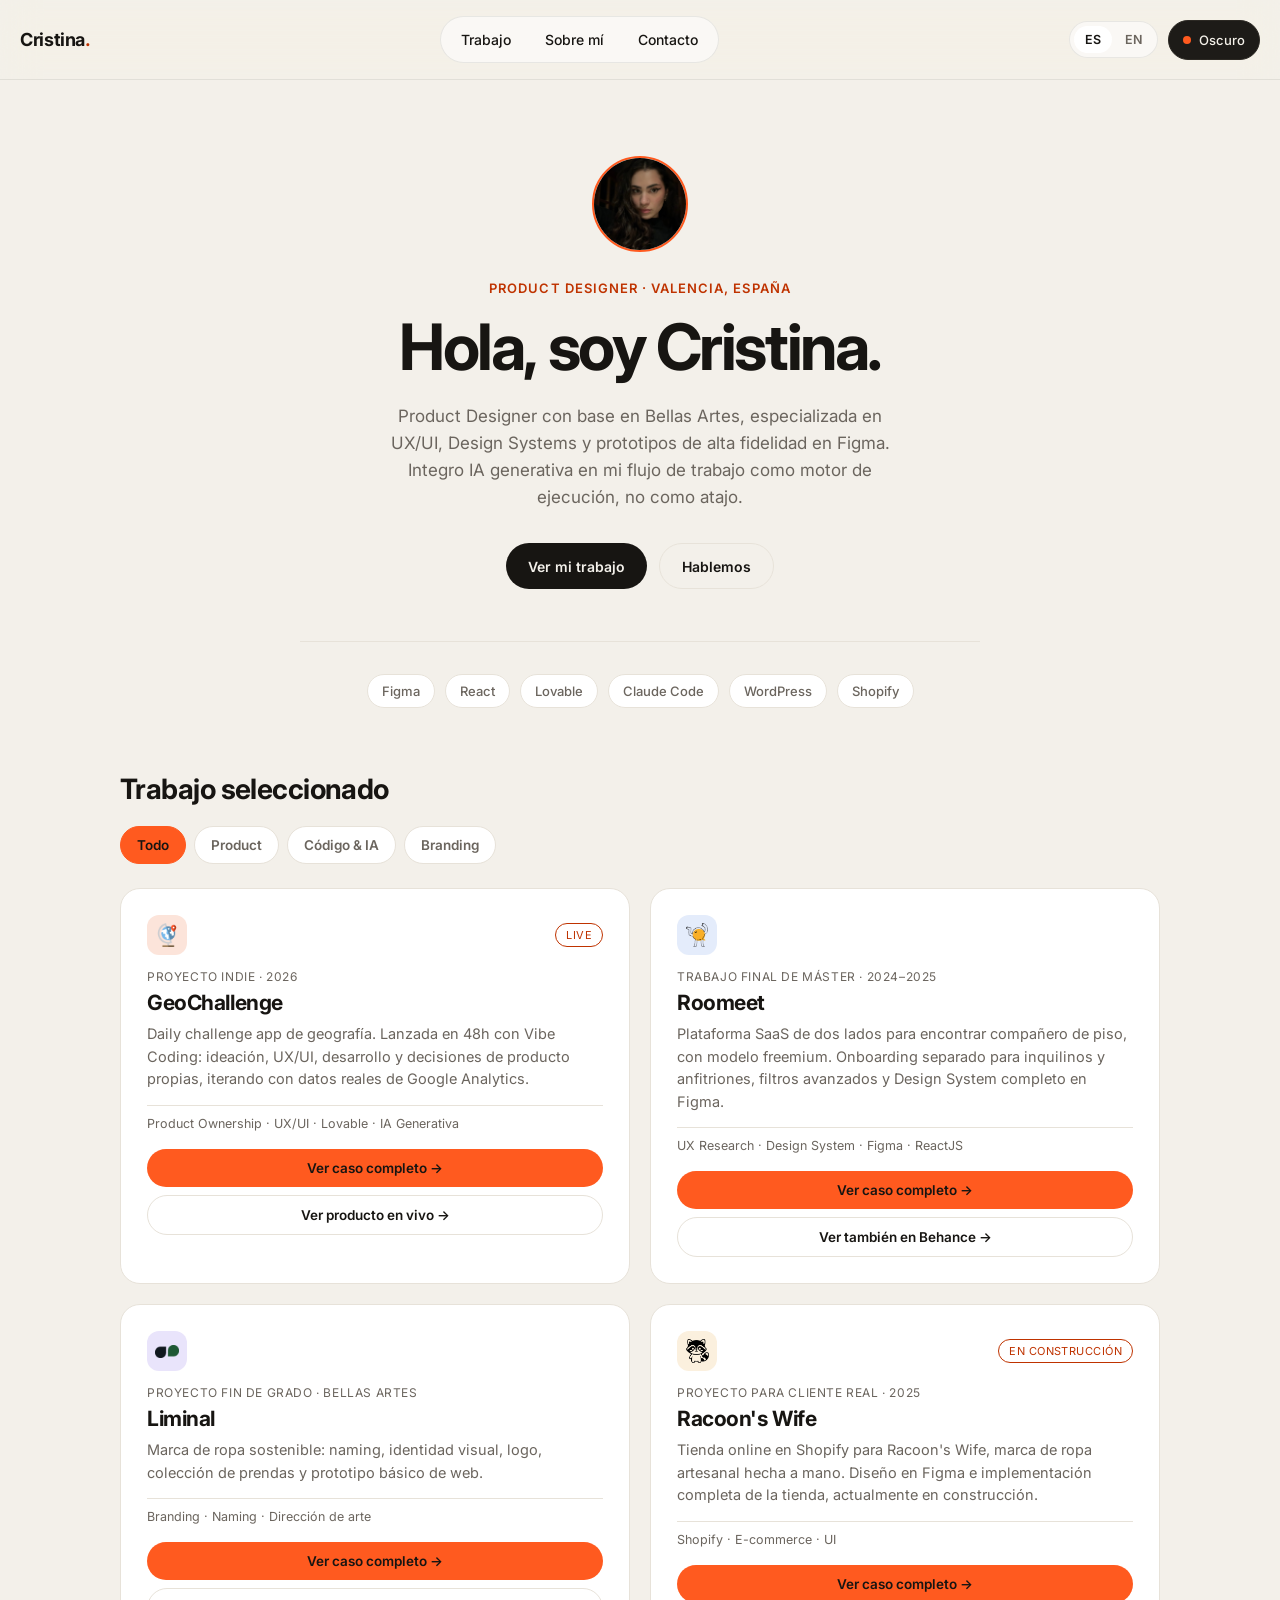
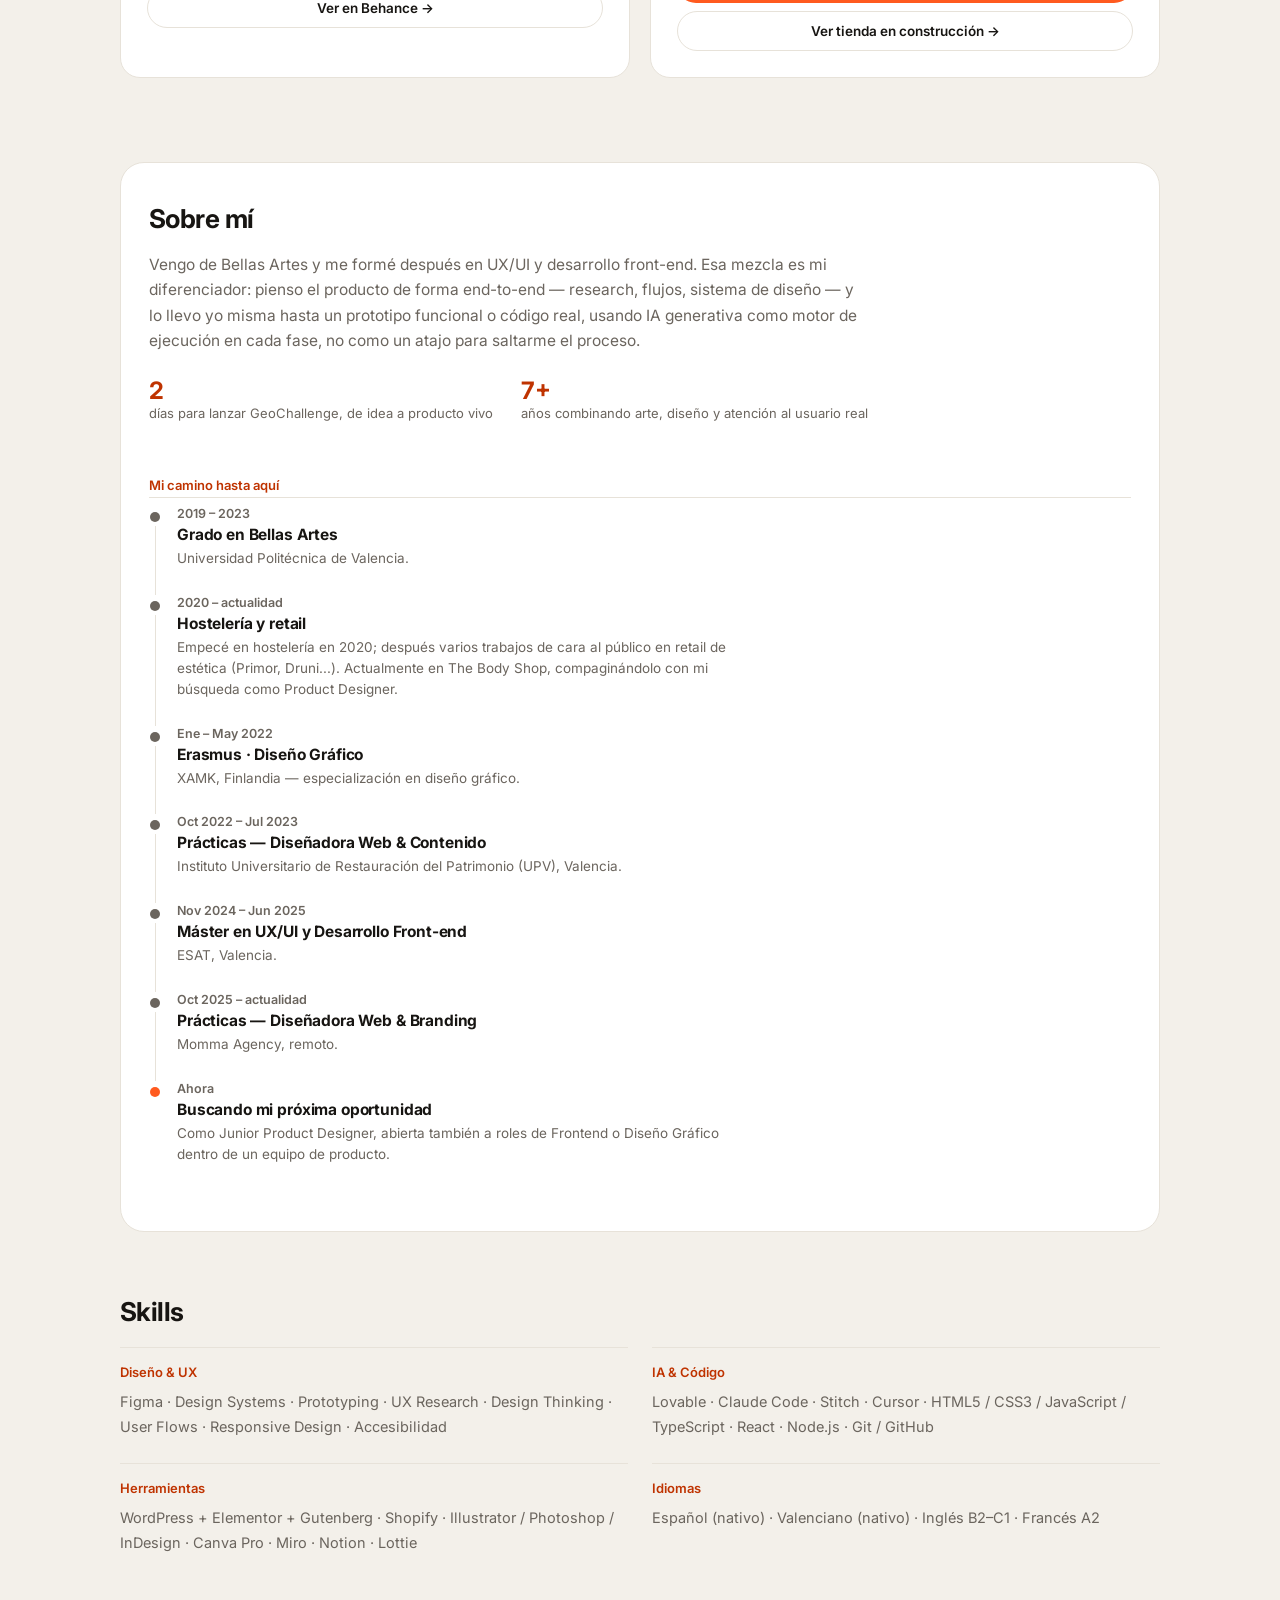
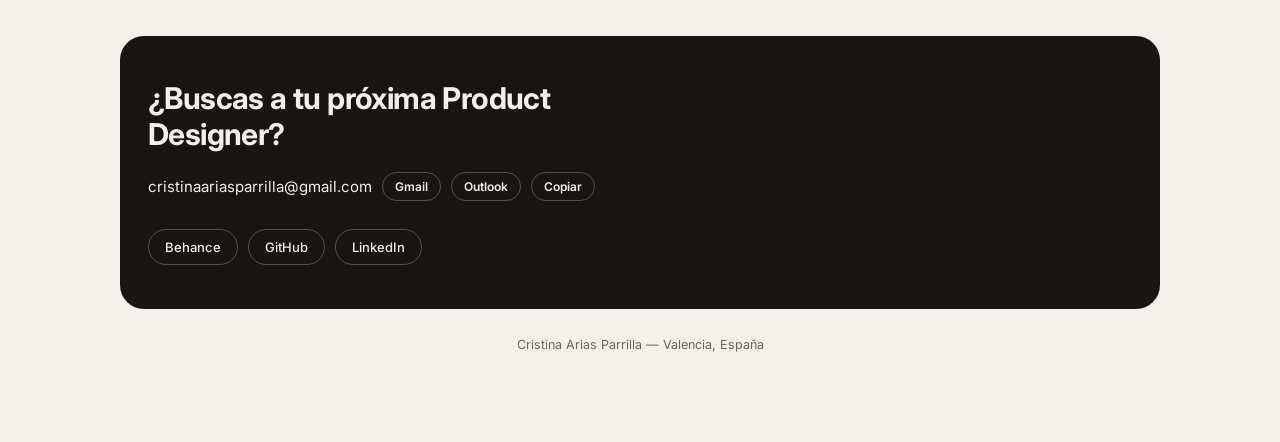
==== index.html @ 91e1818a "Add site favicon in the corporate orange accent color The icon Cristina provided was already exactly" ====
<!doctype html>
<html lang="es" data-theme="light">
<head>
<meta charset="utf-8">
<meta name="viewport" content="width=device-width, initial-scale=1">
<title>Cristina Arias — Product Designer</title>
<meta name="description" content="Portfolio de Cristina Arias Parrilla, Product Designer en Valencia.">
<link rel="icon" type="image/png" href="assets/favicon.png">
<link rel="preconnect" href="https://fonts.googleapis.com">
<link href="https://fonts.googleapis.com/css2?family=Inter:wght@400;500;600;700;800&display=swap" rel="stylesheet">
<link rel="stylesheet" href="css/style.css">
</head>
<body>

<a class="skip-link" href="#top" data-i18n="common.skipLink">Saltar al contenido principal</a>
<nav class="nav">
  <a href="#top" class="logo">Cristina<span>.</span></a>
  <div class="nav-pill" id="navPill">
    <a href="#work" data-i18n="common.nav.work">Trabajo</a>
    <a href="#sobremi" data-i18n="common.nav.about">Sobre mí</a>
    <a href="#contacto" data-i18n="common.nav.contact">Contacto</a>
  </div>
  <div class="nav-actions">
    <div class="lang-switch" role="group" aria-label="Idioma / Language">
      <button class="lang-btn active" data-lang="es">ES</button>
      <button class="lang-btn" data-lang="en">EN</button>
    </div>
    <button class="theme-toggle" id="themeToggle" aria-label="Cambiar tema">
      <span class="theme-dot"></span>
      <span class="theme-label" id="themeLabel">Oscuro</span>
    </button>
    <button class="nav-toggle" id="navToggle" aria-label="Abrir menú" aria-expanded="false">
      <span></span><span></span><span></span>
    </button>
  </div>
</nav>

<header id="top" class="hero" tabindex="-1">
  <div class="avatar-wrap" id="avatarWrap">
    <img class="avatar" src="assets/avatar.jpg" alt="Foto de Cristina Arias">
  </div>
  <div class="eyebrow" data-i18n="home.hero.eyebrow">Product Designer · Valencia, España</div>
  <h1 class="hero-title" id="heroTitle" data-i18n-stagger="home.hero.title">Hola, soy Cristina.</h1>
  <p class="lead" data-i18n="home.hero.lead">Product Designer con base en Bellas Artes, especializada en UX/UI, Design Systems y prototipos de alta fidelidad en Figma. Integro IA generativa en mi flujo de trabajo como motor de ejecución, no como atajo.</p>
  <div class="hero-ctas">
    <a href="#work" class="btn btn-primary" data-i18n="home.hero.cta1">Ver mi trabajo</a>
    <a href="#contacto" class="btn btn-secondary" data-i18n="home.hero.cta2">Hablemos</a>
  </div>
  <div class="tools">
    <span class="chip">Figma</span>
    <span class="chip">React</span>
    <span class="chip">Lovable</span>
    <span class="chip">Claude Code</span>
    <span class="chip">WordPress</span>
    <span class="chip">Shopify</span>
  </div>
</header>

<section id="work" class="container section">
  <h2 class="section-title" data-i18n="home.workTitle">Trabajo seleccionado</h2>

  <div class="filters">
    <button class="filter-btn active" data-filter="all" aria-pressed="true" data-i18n="home.filters.all">Todo</button>
    <button class="filter-btn" data-filter="product" aria-pressed="false" data-i18n="home.filters.product">Product</button>
    <button class="filter-btn" data-filter="code" aria-pressed="false" data-i18n="home.filters.code">Código &amp; IA</button>
    <button class="filter-btn" data-filter="branding" aria-pressed="false" data-i18n="home.filters.branding">Branding</button>
  </div>

  <div class="cards" id="cardsGrid">
    <article class="card" data-cat="product code">
      <div class="card-top">
        <span class="mark" style="background:#FCE4DA;"><img src="assets/icons/geo-icon.png" alt=""></span>
        <span class="badge" data-i18n="common.statusLive">Live</span>
      </div>
      <div>
        <div class="eyebrow-small" data-i18n="home.cards.geo.eyebrow">Proyecto indie · 2026</div>
        <h3>GeoChallenge</h3>
        <p class="desc" data-i18n="home.cards.geo.desc">Daily challenge app de geografía. Lanzada en 48h con Vibe Coding: ideación, UX/UI, desarrollo y decisiones de producto propias, iterando con datos reales de Google Analytics.</p>
      </div>
      <div class="tags" data-i18n="home.cards.geo.tags">Product Ownership · UX/UI · Lovable · IA Generativa</div>
      <div class="card-links">
        <a class="link" href="proyectos/geochallenge.html" data-i18n="home.cards.geo.link1">Ver caso completo →</a>
        <a class="link" href="https://geochallengedaily.lovable.app" target="_blank" rel="noopener" data-i18n="home.cards.geo.link2">Ver producto en vivo →</a>
      </div>
    </article>

    <article class="card" data-cat="product">
      <div class="card-top">
        <span class="mark" style="background:#E4ECFB;"><img src="assets/icons/roomeet-icon.png" alt=""></span>
        <span></span>
      </div>
      <div>
        <div class="eyebrow-small" data-i18n="home.cards.roomeet.eyebrow">Trabajo final de máster · 2024–2025</div>
        <h3>Roomeet</h3>
        <p class="desc" data-i18n="home.cards.roomeet.desc">Plataforma SaaS de dos lados para encontrar compañero de piso, con modelo freemium. Onboarding separado para inquilinos y anfitriones, filtros avanzados y Design System completo en Figma.</p>
      </div>
      <div class="tags" data-i18n="home.cards.roomeet.tags">UX Research · Design System · Figma · ReactJS</div>
      <div class="card-links">
        <a class="link" href="proyectos/roomeet.html" data-i18n="home.cards.roomeet.link1">Ver caso completo →</a>
        <a class="link" href="https://behance.net/gallery/231345231/Roomeet" target="_blank" rel="noopener" data-i18n="home.cards.roomeet.link2">Ver también en Behance →</a>
      </div>
    </article>

    <article class="card" data-cat="branding">
      <div class="card-top">
        <span class="mark" style="background:#E9E4FB;"><img src="assets/icons/liminal-icon.webp" alt=""></span>
        <span></span>
      </div>
      <div>
        <div class="eyebrow-small" data-i18n="home.cards.liminal.eyebrow">Proyecto fin de grado · Bellas Artes</div>
        <h3>Liminal</h3>
        <p class="desc" data-i18n="home.cards.liminal.desc">Marca de ropa sostenible: naming, identidad visual, logo, colección de prendas y prototipo básico de web.</p>
      </div>
      <div class="tags" data-i18n="home.cards.liminal.tags">Branding · Naming · Dirección de arte</div>
      <div class="card-links">
        <a class="link" href="proyectos/liminal.html" data-i18n="home.cards.liminal.link1">Ver caso completo →</a>
        <a class="link" href="https://www.behance.net/gallery/180922547/Liminal-Identidad-visual-y-resultados" target="_blank" rel="noopener" data-i18n="home.cards.liminal.link2">Ver en Behance →</a>
      </div>
    </article>

    <article class="card" data-cat="code">
      <div class="card-top">
        <span class="mark" style="background:#FBF0DE;"><img src="assets/icons/belen-icon.png" alt=""></span>
        <span class="badge" data-i18n="common.statusBuilding">En construcción</span>
      </div>
      <div>
        <div class="eyebrow-small" data-i18n="home.cards.belen.eyebrow">Proyecto para cliente real · 2025</div>
        <h3>Racoon's Wife</h3>
        <p class="desc" data-i18n="home.cards.belen.desc">Tienda online en Shopify para Racoon's Wife, marca de ropa artesanal hecha a mano. Diseño en Figma e implementación completa de la tienda, actualmente en construcción.</p>
      </div>
      <div class="tags" data-i18n="home.cards.belen.tags">Shopify · E-commerce · UI</div>
      <div class="card-links">
        <a class="link" href="proyectos/belen.html" data-i18n="home.cards.belen.link1">Ver caso completo →</a>
        <a class="link" href="https://racoon-s-wife.myshopify.com/" target="_blank" rel="noopener" data-i18n="home.cards.belen.link2">Ver tienda en construcción →</a>
      </div>
    </article>
  </div>
</section>

<section id="sobremi" class="container" style="padding: 64px 20px 40px;">
  <div class="about-box">
    <div style="display:flex; flex-direction:column; gap:18px;">
      <h2 style="font-size:26px;" data-i18n="home.about.title">Sobre mí</h2>
      <p data-i18n="home.about.p">Vengo de Bellas Artes y me formé después en UX/UI y desarrollo front-end. Esa mezcla es mi diferenciador: pienso el producto de forma end-to-end — research, flujos, sistema de diseño — y lo llevo yo misma hasta un prototipo funcional o código real, usando IA generativa como motor de ejecución en cada fase, no como un atajo para saltarme el proceso.</p>
      <div class="stats">
        <div>
          <div class="stat-num">2</div>
          <div class="stat-label" data-i18n="home.about.stat1Label">días para lanzar GeoChallenge, de idea a producto vivo</div>
        </div>
        <div>
          <div class="stat-num">7+</div>
          <div class="stat-label" data-i18n="home.about.stat2Label">años combinando arte, diseño y atención al usuario real</div>
        </div>
      </div>
    </div>

    <div>
      <div class="timeline-title" data-i18n="home.about.timelineTitle">Mi camino hasta aquí</div>
      <div class="timeline">
        <div class="tl-item">
          <div class="tl-marker"><span class="tl-dot"></span><span class="tl-line"></span></div>
          <div class="tl-content">
            <div class="tl-period" data-i18n="home.about.timeline.0.period">2019 – 2023</div>
            <div class="tl-heading" data-i18n="home.about.timeline.0.heading">Grado en Bellas Artes</div>
            <div class="tl-desc" data-i18n="home.about.timeline.0.desc">Universidad Politécnica de Valencia.</div>
          </div>
        </div>
        <div class="tl-item">
          <div class="tl-marker"><span class="tl-dot"></span><span class="tl-line"></span></div>
          <div class="tl-content">
            <div class="tl-period" data-i18n="home.about.timeline.1.period">2020 – actualidad</div>
            <div class="tl-heading" data-i18n="home.about.timeline.1.heading">Hostelería y retail</div>
            <div class="tl-desc" data-i18n="home.about.timeline.1.desc">Empecé en hostelería en 2020; después varios trabajos de cara al público en retail de estética (Primor, Druni...). Actualmente en The Body Shop, compaginándolo con mi búsqueda como Product Designer.</div>
          </div>
        </div>
        <div class="tl-item">
          <div class="tl-marker"><span class="tl-dot"></span><span class="tl-line"></span></div>
          <div class="tl-content">
            <div class="tl-period" data-i18n="home.about.timeline.2.period">Ene – May 2022</div>
            <div class="tl-heading" data-i18n="home.about.timeline.2.heading">Erasmus · Diseño Gráfico</div>
            <div class="tl-desc" data-i18n="home.about.timeline.2.desc">XAMK, Finlandia — especialización en diseño gráfico.</div>
          </div>
        </div>
        <div class="tl-item">
          <div class="tl-marker"><span class="tl-dot"></span><span class="tl-line"></span></div>
          <div class="tl-content">
            <div class="tl-period" data-i18n="home.about.timeline.3.period">Oct 2022 – Jul 2023</div>
            <div class="tl-heading" data-i18n="home.about.timeline.3.heading">Prácticas — Diseñadora Web &amp; Contenido</div>
            <div class="tl-desc" data-i18n="home.about.timeline.3.desc">Instituto Universitario de Restauración del Patrimonio (UPV), Valencia.</div>
          </div>
        </div>
        <div class="tl-item">
          <div class="tl-marker"><span class="tl-dot"></span><span class="tl-line"></span></div>
          <div class="tl-content">
            <div class="tl-period" data-i18n="home.about.timeline.4.period">Nov 2024 – Jun 2025</div>
            <div class="tl-heading" data-i18n="home.about.timeline.4.heading">Máster en UX/UI y Desarrollo Front-end</div>
            <div class="tl-desc" data-i18n="home.about.timeline.4.desc">ESAT, Valencia.</div>
          </div>
        </div>
        <div class="tl-item">
          <div class="tl-marker"><span class="tl-dot"></span><span class="tl-line"></span></div>
          <div class="tl-content">
            <div class="tl-period" data-i18n="home.about.timeline.5.period">Oct 2025 – actualidad</div>
            <div class="tl-heading" data-i18n="home.about.timeline.5.heading">Prácticas — Diseñadora Web &amp; Branding</div>
            <div class="tl-desc" data-i18n="home.about.timeline.5.desc">Momma Agency, remoto.</div>
          </div>
        </div>
        <div class="tl-item">
          <div class="tl-marker"><span class="tl-dot"></span><span class="tl-line"></span></div>
          <div class="tl-content">
            <div class="tl-period" data-i18n="home.about.timeline.6.period">Ahora</div>
            <div class="tl-heading" data-i18n="home.about.timeline.6.heading">Buscando mi próxima oportunidad</div>
            <div class="tl-desc" data-i18n="home.about.timeline.6.desc">Como Junior Product Designer, abierta también a roles de Frontend o Diseño Gráfico dentro de un equipo de producto.</div>
          </div>
        </div>
      </div>
    </div>
  </div>
</section>

<section class="container" style="padding: 24px 20px 40px;">
  <h2 class="section-title" style="font-size:26px;">Skills</h2>
  <div class="skills">
    <div class="skill-group">
      <div class="skill-title" data-i18n="home.skills.groups.design.title">Diseño &amp; UX</div>
      <div class="skill-items" data-i18n="home.skills.groups.design.items">Figma · Design Systems · Prototyping · UX Research · Design Thinking · User Flows · Responsive Design · Accesibilidad</div>
    </div>
    <div class="skill-group">
      <div class="skill-title" data-i18n="home.skills.groups.code.title">IA &amp; Código</div>
      <div class="skill-items" data-i18n="home.skills.groups.code.items">Lovable · Claude Code · Stitch · Cursor · HTML5 / CSS3 / JavaScript / TypeScript · React · Node.js · Git / GitHub</div>
    </div>
    <div class="skill-group">
      <div class="skill-title" data-i18n="home.skills.groups.tools.title">Herramientas</div>
      <div class="skill-items" data-i18n="home.skills.groups.tools.items">WordPress + Elementor + Gutenberg · Shopify · Illustrator / Photoshop / InDesign · Canva Pro · Miro · Notion · Lottie</div>
    </div>
    <div class="skill-group">
      <div class="skill-title" data-i18n="home.skills.groups.langs.title">Idiomas</div>
      <div class="skill-items" data-i18n="home.skills.groups.langs.items">Español (nativo) · Valenciano (nativo) · Inglés B2–C1 · Francés A2</div>
    </div>
  </div>
</section>

<section id="contacto" class="container" style="padding: 40px 20px 0;">
  <div class="contact-box">
    <h2 data-i18n="home.contact.title">¿Buscas a tu próxima Product Designer?</h2>
    <div class="contact-links">
      <a href="mailto:cristinaariasparrilla@gmail.com">cristinaariasparrilla@gmail.com</a>
      <a class="pill-btn" href="https://mail.google.com/mail/?view=cm&fs=1&to=cristinaariasparrilla@gmail.com" target="_blank" rel="noopener">Gmail</a>
      <a class="pill-btn" href="https://outlook.live.com/mail/0/deeplink/compose?to=cristinaariasparrilla@gmail.com" target="_blank" rel="noopener">Outlook</a>
      <button type="button" class="pill-btn copy-email-btn" data-email="cristinaariasparrilla@gmail.com" data-i18n="home.contact.copy">Copiar</button>
    </div>
    <div class="social-links">
      <a href="https://behance.net/cristinariasparrilla" target="_blank" rel="noopener">Behance</a>
      <a href="https://github.com/CristinaAriasP" target="_blank" rel="noopener">GitHub</a>
      <a href="https://linkedin.com/in/cristina-arias-parrilla" target="_blank" rel="noopener">LinkedIn</a>
    </div>
  </div>
  <div class="footer-note" data-i18n="home.contact.footer">Cristina Arias Parrilla — Valencia, España</div>
</section>

<script src="js/i18n.js"></script>
<script src="js/main.js"></script>

</body>
</html>
---- css/style.css ----
:root {
  --bg: #F3F0EA;
  --surface: #FFFFFF;
  --text: #171512;
  --text-muted: #6B655E;
  --border: #E7E2D9;
  --accent: #FF5A1F;
  /* Darker than --accent: used for accent-colored TEXT on light backgrounds,
     where the raw accent orange falls below the WCAG AA 4.5:1 text contrast minimum. */
  --accent-text: #BF3300;
  /* Text color for content placed directly on an --accent background (buttons, active pills). */
  --on-accent: #171512;
  --nav-bg: rgba(243,240,234,0.55);
  --nav-border: rgba(23,21,18,0.08);
  --nav-pill-bg: rgba(255,255,255,0.55);
  --toggle-bg: #1D1B18;
  --toggle-text: #F4F1EA;
  --toggle-border: #2C2924;
}
[data-theme="dark"] {
  --bg: #141311;
  --surface: #1D1B18;
  --text: #F4F1EA;
  --text-muted: #A39C90;
  --border: #2C2924;
  /* Dark theme's page background is dark, so the raw accent orange already clears 4.5:1. */
  --accent-text: #FF5A1F;
  --nav-bg: rgba(20,19,17,0.55);
  --nav-border: rgba(244,241,234,0.10);
  --nav-pill-bg: rgba(244,241,234,0.06);
  --toggle-bg: #FFFFFF;
  --toggle-text: #171512;
  --toggle-border: #E7E2D9;
}

* { box-sizing: border-box; }
body {
  margin: 0;
  font-family: 'Inter', sans-serif;
  background: var(--bg);
  color: var(--text);
  transition: background 200ms ease, color 200ms ease;
}
a { text-decoration: none; color: inherit; }

/* SKIP LINK — hidden until keyboard-focused, lets keyboard/screen-reader users bypass the nav */
.skip-link {
  position: absolute; top: -100px; left: 12px; z-index: 100;
  background: var(--accent); color: var(--on-accent);
  padding: 10px 18px; border-radius: 8px; font-weight: 600; font-size: 14px;
  text-decoration: none; transition: top 150ms ease;
}
.skip-link:focus { top: 12px; }
h1, h2, h3 { font-weight: 700; letter-spacing: -0.02em; margin: 0; }
.container { max-width: 1080px; margin: 0 auto; padding: 0 20px; }

/* NAV */
.nav {
  position: sticky; top: 0; z-index: 20;
  display: flex; align-items: center; justify-content: space-between; gap: 12px;
  padding: 16px 20px;
  background: var(--nav-bg);
  -webkit-backdrop-filter: blur(18px) saturate(180%);
  backdrop-filter: blur(18px) saturate(180%);
  border-bottom: 1px solid var(--nav-border);
}
.logo { font-size: 18px; font-weight: 700; letter-spacing: -0.02em; flex-shrink: 0; }
.logo span { color: var(--accent-text); }
.nav-pill {
  display: flex; align-items: center; gap: 6px; flex-wrap: wrap;
  background: var(--nav-pill-bg); border: 1px solid var(--nav-border);
  border-radius: 999px; padding: 6px;
}
.nav-pill a { padding: 8px 14px; border-radius: 999px; font-size: 14px; font-weight: 500; transition: opacity 150ms; }
.nav-pill a:hover { opacity: 0.65; }
.nav-actions { display: flex; align-items: center; gap: 10px; flex-shrink: 0; }
.theme-toggle {
  display: flex; align-items: center; gap: 8px; height: 40px; padding: 0 14px;
  border-radius: 999px; border: 1px solid var(--toggle-border); background: var(--toggle-bg);
  color: var(--toggle-text); font-family: 'Inter', sans-serif; font-size: 13px; font-weight: 500; cursor: pointer;
  flex-shrink: 0; transition: background 200ms ease, color 200ms ease, border-color 200ms ease;
}
.theme-dot { width: 8px; height: 8px; border-radius: 50%; background: var(--accent); display: inline-block; }

/* LANGUAGE SWITCH */
.lang-switch { display: flex; align-items: center; gap: 2px; background: var(--nav-pill-bg); border: 1px solid var(--nav-border); border-radius: 999px; padding: 4px; flex-shrink: 0; }
.lang-btn {
  border: none; background: transparent; cursor: pointer;
  font-family: 'Inter', sans-serif; font-size: 12.5px; font-weight: 600; color: var(--text-muted);
  padding: 6px 11px; border-radius: 999px; transition: background 150ms, color 150ms;
}
.lang-btn.active { background: var(--surface); color: var(--text); }

/* MOBILE NAV TOGGLE (hamburger) */
.nav-toggle {
  display: none; flex-direction: column; justify-content: center; align-items: center; gap: 4px;
  width: 40px; height: 40px; border-radius: 999px; border: 1px solid var(--border);
  background: var(--surface); cursor: pointer; padding: 0; flex-shrink: 0;
}
.nav-toggle span { display: block; width: 16px; height: 2px; background: var(--text); border-radius: 2px; transition: transform 150ms ease, opacity 150ms ease; }
.nav-toggle[aria-expanded="true"] span:nth-child(1) { transform: translateY(6px) rotate(45deg); }
.nav-toggle[aria-expanded="true"] span:nth-child(2) { opacity: 0; }
.nav-toggle[aria-expanded="true"] span:nth-child(3) { transform: translateY(-6px) rotate(-45deg); }

@media (max-width: 700px) {
  .nav { flex-wrap: wrap; row-gap: 10px; }
  .nav-pill {
    order: 3; width: 100%;
    flex-direction: column; align-items: stretch; gap: 4px;
    display: none;
    border-radius: 16px;
  }
  .nav-pill.open { display: flex; }
  .nav-pill a { text-align: center; padding: 12px 14px; }
  .nav-toggle { display: flex; }
  .theme-toggle .theme-label { display: none; }
  .theme-toggle { width: 40px; padding: 0; justify-content: center; }
}

/* HERO */
.hero { max-width: 720px; margin: 0 auto; padding: 76px 20px 40px; display: flex; flex-direction: column; align-items: center; text-align: center; }

.avatar-wrap { perspective: 700px; display: inline-block; margin-bottom: 28px; }
.avatar { width: 96px; height: 96px; border-radius: 50%; object-fit: cover; object-position: 50% 20%; border: 2px solid var(--accent); display: block; transition: transform 500ms cubic-bezier(0.22, 1, 0.36, 1); will-change: transform; }

.eyebrow { font-size: 13px; letter-spacing: 0.08em; text-transform: uppercase; color: var(--accent-text); font-weight: 600; margin-bottom: 18px; }
.hero h1 { font-weight: 700; letter-spacing: -0.04em; line-height: 1.04; font-size: clamp(38px, 7vw, 64px); margin-bottom: 22px; }

.hero p.lead { font-size: 17px; line-height: 1.6; color: var(--text-muted); max-width: 520px; margin: 0 0 32px; }
.hero-ctas { display: flex; gap: 12px; flex-wrap: wrap; justify-content: center; }

/* HERO ENTRANCE ANIMATION */
@keyframes hero-fade-up {
  from { opacity: 0; transform: translateY(14px); }
  to { opacity: 1; transform: translateY(0); }
}
@keyframes word-stagger-in {
  from { opacity: 0; transform: translateY(0.3em); }
  to { opacity: 1; transform: translateY(0); }
}
.avatar-wrap { animation: hero-fade-up 0.6s ease-out both; }
.hero .eyebrow { animation: hero-fade-up 0.6s ease-out both 0.1s; }
.hero-title .stagger-word { display: inline-block; opacity: 0; animation: word-stagger-in 0.5s cubic-bezier(0.22, 1, 0.36, 1) both; }
.hero p.lead { animation: hero-fade-up 0.6s ease-out both 0.3s; }
.hero-ctas { animation: hero-fade-up 0.6s ease-out both 0.4s; }
.hero .tools { animation: hero-fade-up 0.6s ease-out both 0.5s; }

/* CTA ATTENTION PULSE — invites the click right after the entrance settles */
@keyframes cta-pulse-ring {
  0% { box-shadow: 0 0 0 0 rgba(255, 90, 31, 0.45); }
  70% { box-shadow: 0 0 0 14px rgba(255, 90, 31, 0); }
  100% { box-shadow: 0 0 0 0 rgba(255, 90, 31, 0); }
}
.hero-ctas .btn-primary { animation: cta-pulse-ring 1.6s ease-out 1.1s 3; }

@media (prefers-reduced-motion: reduce) {
  .avatar { transition: none; }
  .avatar-wrap, .hero .eyebrow, .hero p.lead, .hero-ctas, .hero .tools, .hero-ctas .btn-primary {
    animation: none;
  }
  .hero-title .stagger-word { animation: none; opacity: 1; }
}
.btn { display: inline-flex; align-items: center; height: 46px; padding: 0 22px; border-radius: 999px; font-size: 14px; font-weight: 600; }
.btn-primary { background: var(--text); color: var(--bg); }
.btn-secondary { border: 1px solid var(--border); color: var(--text); }

.tools { margin-top: 52px; display: flex; gap: 10px; flex-wrap: wrap; justify-content: center; padding-top: 32px; border-top: 1px solid var(--border); width: 100%; }
.chip { font-size: 13px; font-weight: 500; padding: 8px 14px; border-radius: 999px; background: var(--surface); border: 1px solid var(--border); color: var(--text-muted); }

/* WORK */
.section { padding: 24px 20px 20px; }
.section-title { font-size: 28px; margin-bottom: 20px; }
.filters { display: flex; gap: 8px; flex-wrap: wrap; margin-bottom: 24px; }
.filter-btn {
  height: 38px; padding: 0 16px; border-radius: 999px; font-size: 13.5px; font-weight: 600; cursor: pointer;
  background: var(--surface); color: var(--text-muted); border: 1px solid var(--border);
  font-family: 'Inter', sans-serif;
}
.filter-btn.active { background: var(--accent); color: var(--on-accent); border-color: var(--accent); }
.filter-btn:hover { opacity: 0.85; }

.cards { display: grid; grid-template-columns: 1fr; gap: 20px; }
@media (min-width: 720px) { .cards { grid-template-columns: repeat(2, minmax(0,1fr)); } }

.card {
  background: var(--surface); border: 1px solid var(--border); border-radius: 20px; padding: 26px;
  display: flex; flex-direction: column; gap: 14px; transition: transform 160ms ease, border-color 160ms ease;
}
.card:hover { transform: translateY(-2px); }
.card.hidden { display: none; }
.card-top { display: flex; align-items: center; justify-content: space-between; gap: 10px; }
.mark { width: 40px; height: 40px; border-radius: 12px; display: flex; align-items: center; justify-content: center; font-weight: 700; font-size: 16px; flex-shrink: 0; }
.mark img { width: 24px; height: 24px; object-fit: contain; display: block; }
.badge { font-size: 11px; letter-spacing: 0.04em; text-transform: uppercase; color: var(--accent-text); border: 1px solid var(--accent-text); border-radius: 999px; padding: 4px 10px; }
.eyebrow-small { font-size: 12px; letter-spacing: 0.05em; text-transform: uppercase; color: var(--text-muted); margin-bottom: 6px; }
.card h3 { font-size: 21px; margin-bottom: 8px; }
.card p.desc { margin: 0; font-size: 14.5px; line-height: 1.55; color: var(--text-muted); }
.card .tags { font-size: 12.5px; color: var(--text-muted); padding-top: 10px; border-top: 1px solid var(--border); }
.card .card-links { display: flex; flex-direction: column; gap: 8px; padding-top: 4px; }
.card .link {
  display: flex; align-items: center; justify-content: center;
  font-size: 13.5px; font-weight: 600; text-decoration: none; text-align: center;
  padding: 11px 16px; border-radius: 999px;
  transition: transform 150ms ease, background 150ms ease, border-color 150ms ease, opacity 150ms ease, color 150ms ease;
}
.card .link:hover { transform: translateY(-1px); }
.card .link:nth-of-type(1) { background: var(--accent); color: var(--on-accent); }
.card .link:nth-of-type(1):hover { opacity: 0.88; }
.card .link:nth-of-type(2) { border: 1px solid var(--border); color: var(--text); }
.card .link:nth-of-type(2):hover { border-color: var(--accent-text); color: var(--accent-text); }

/* SOBRE MI */
.about-box { background: var(--surface); border: 1px solid var(--border); border-radius: 24px; padding: 40px 28px; display: flex; flex-direction: column; gap: 32px; }
.about-box p { font-size: 15.5px; line-height: 1.65; color: var(--text-muted); max-width: 720px; margin: 0; }
.stats { display: flex; gap: 28px; flex-wrap: wrap; padding-top: 4px; }
.stat-num { font-size: 24px; font-weight: 700; color: var(--accent-text); }
.stat-label { font-size: 13px; color: var(--text-muted); }
.timeline-title { font-size: 13px; font-weight: 600; color: var(--accent-text); margin: 24px 0 4px; }
.timeline { display: flex; flex-direction: column; padding-top: 8px; border-top: 1px solid var(--border); }
.tl-item { display: flex; gap: 16px; align-items: stretch; }
.tl-marker { display: flex; flex-direction: column; align-items: center; width: 12px; flex-shrink: 0; }
.tl-dot { width: 10px; height: 10px; border-radius: 50%; background: var(--text-muted); margin-top: 6px; flex-shrink: 0; }
.tl-item:last-child .tl-dot { background: var(--accent); }
.tl-line { flex: 1; width: 1px; background: var(--border); margin-top: 4px; }
.tl-item:last-child .tl-line { background: transparent; }
.tl-content { padding-bottom: 26px; flex: 1; }
.tl-period { font-size: 12.5px; font-weight: 600; color: var(--text-muted); margin-bottom: 4px; }
.tl-heading { font-weight: 700; letter-spacing: -0.01em; font-size: 15.5px; margin-bottom: 4px; }
.tl-desc { font-size: 13.5px; line-height: 1.55; color: var(--text-muted); max-width: 560px; }

/* SKILLS */
.skills { display: grid; grid-template-columns: 1fr; gap: 24px; }
@media (min-width: 720px) { .skills { grid-template-columns: repeat(2, minmax(0,1fr)); } }
.skill-group { border-top: 1px solid var(--border); padding-top: 16px; }
.skill-title { font-size: 13px; font-weight: 600; color: var(--accent-text); margin-bottom: 10px; }
.skill-items { font-size: 14.5px; line-height: 1.7; color: var(--text-muted); }

/* CONTACT */
.contact-box {
  background: var(--text); color: var(--bg); border-radius: 24px; padding: 44px 28px;
  display: flex; flex-direction: column; gap: 20px;
  /* This card inverts relative to the page (light theme = dark card, dark theme = light card),
     so its own accent/border tones are set locally instead of inheriting the page-level ones. */
  --accent-text: #FF5A1F;
  --contact-border: rgba(255,255,255,0.25);
  --contact-border-hover: rgba(255,255,255,0.08);
}
[data-theme="dark"] .contact-box {
  --accent-text: #BF3300;
  --contact-border: rgba(23,21,18,0.22);
  --contact-border-hover: rgba(23,21,18,0.08);
}
.contact-box h2 { font-size: 30px; max-width: 480px; line-height: 1.2; }
.contact-links { display: flex; align-items: center; gap: 10px; flex-wrap: wrap; font-size: 15px; }
.contact-links .pill-btn {
  font: inherit; font-size: 12px; font-weight: 600; cursor: pointer; text-decoration: none;
  background: transparent; color: inherit; border: 1px solid var(--contact-border);
  border-radius: 999px; padding: 6px 12px; transition: background 150ms ease, border-color 150ms ease, color 150ms ease;
}
.contact-links .pill-btn:hover { background: var(--contact-border-hover); }
.copy-email-btn.is-copied { border-color: var(--accent-text); color: var(--accent-text); }
.social-links { display: flex; gap: 10px; flex-wrap: wrap; padding-top: 8px; }
.social-links a { font-size: 13px; font-weight: 500; padding: 9px 16px; border-radius: 999px; border: 1px solid var(--contact-border); }
.footer-note { text-align: center; margin-top: 28px; font-size: 12.5px; color: var(--text-muted); padding-bottom: 90px; }
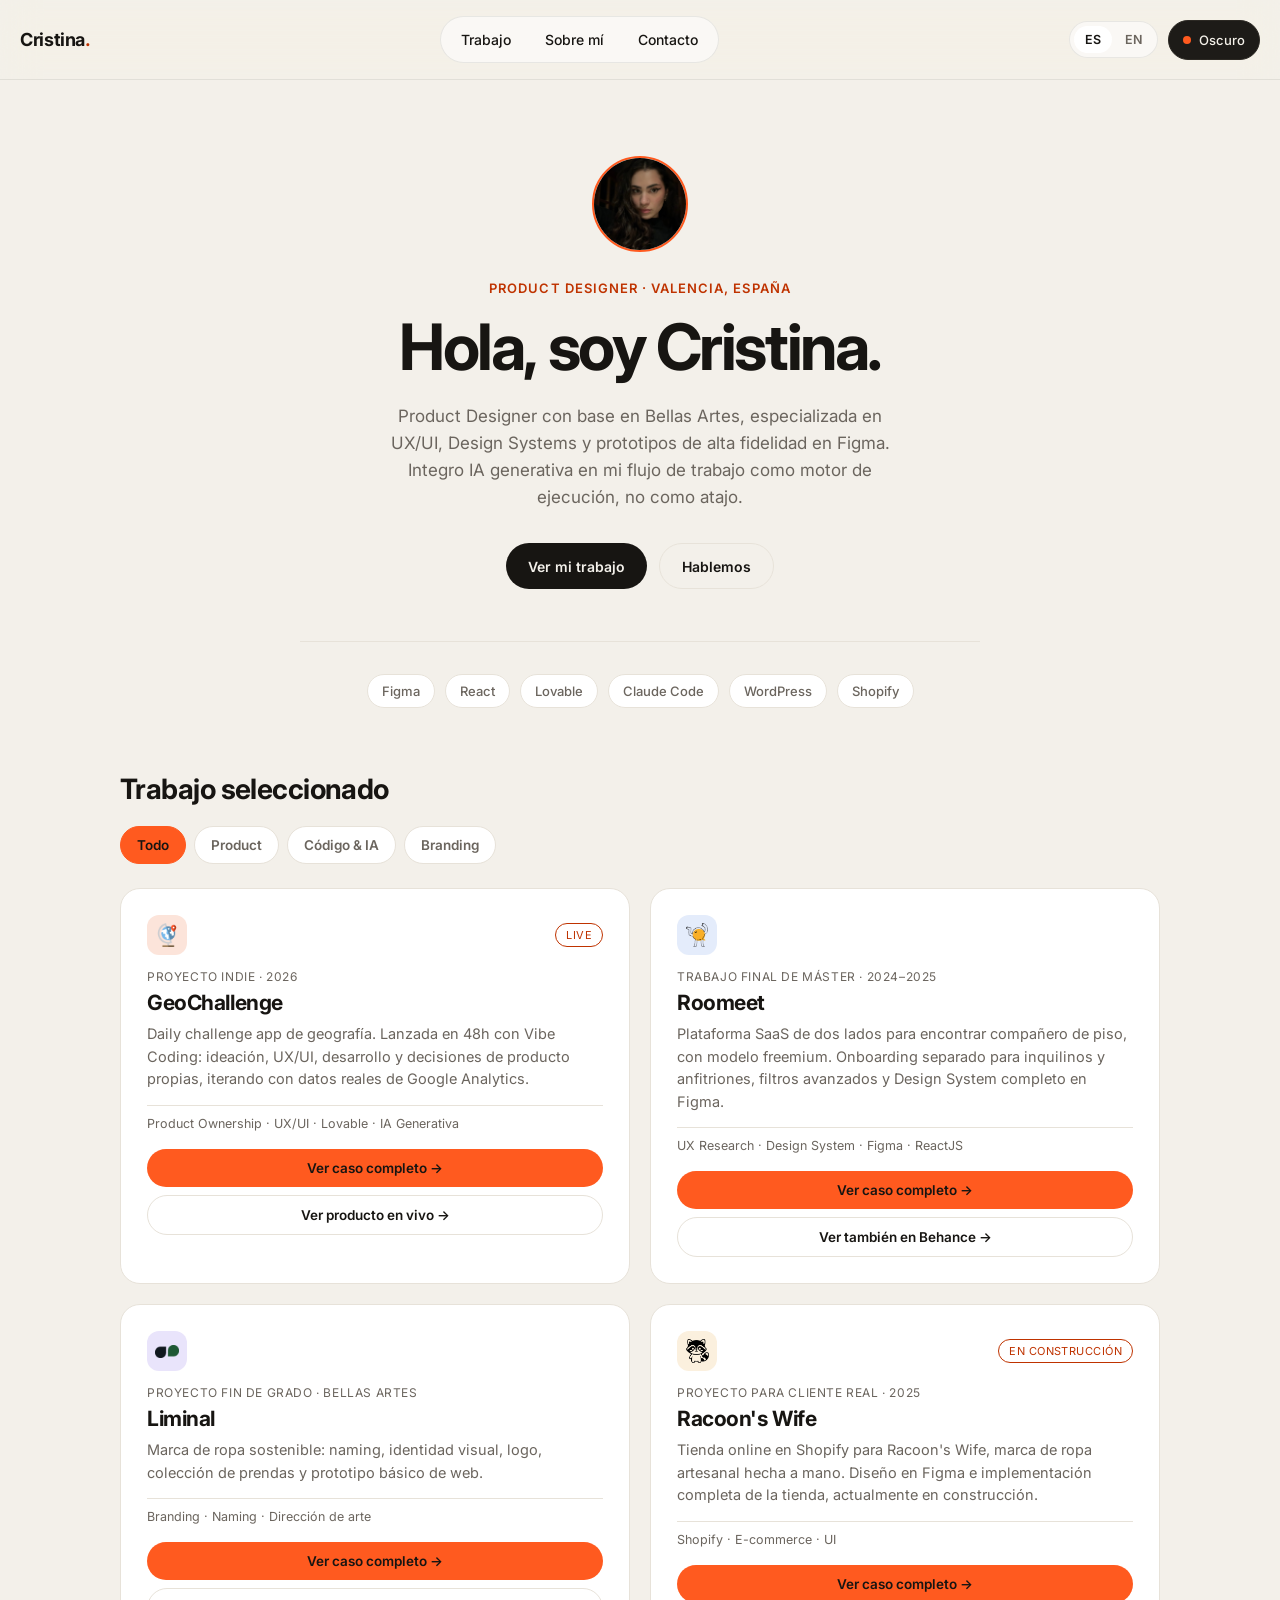
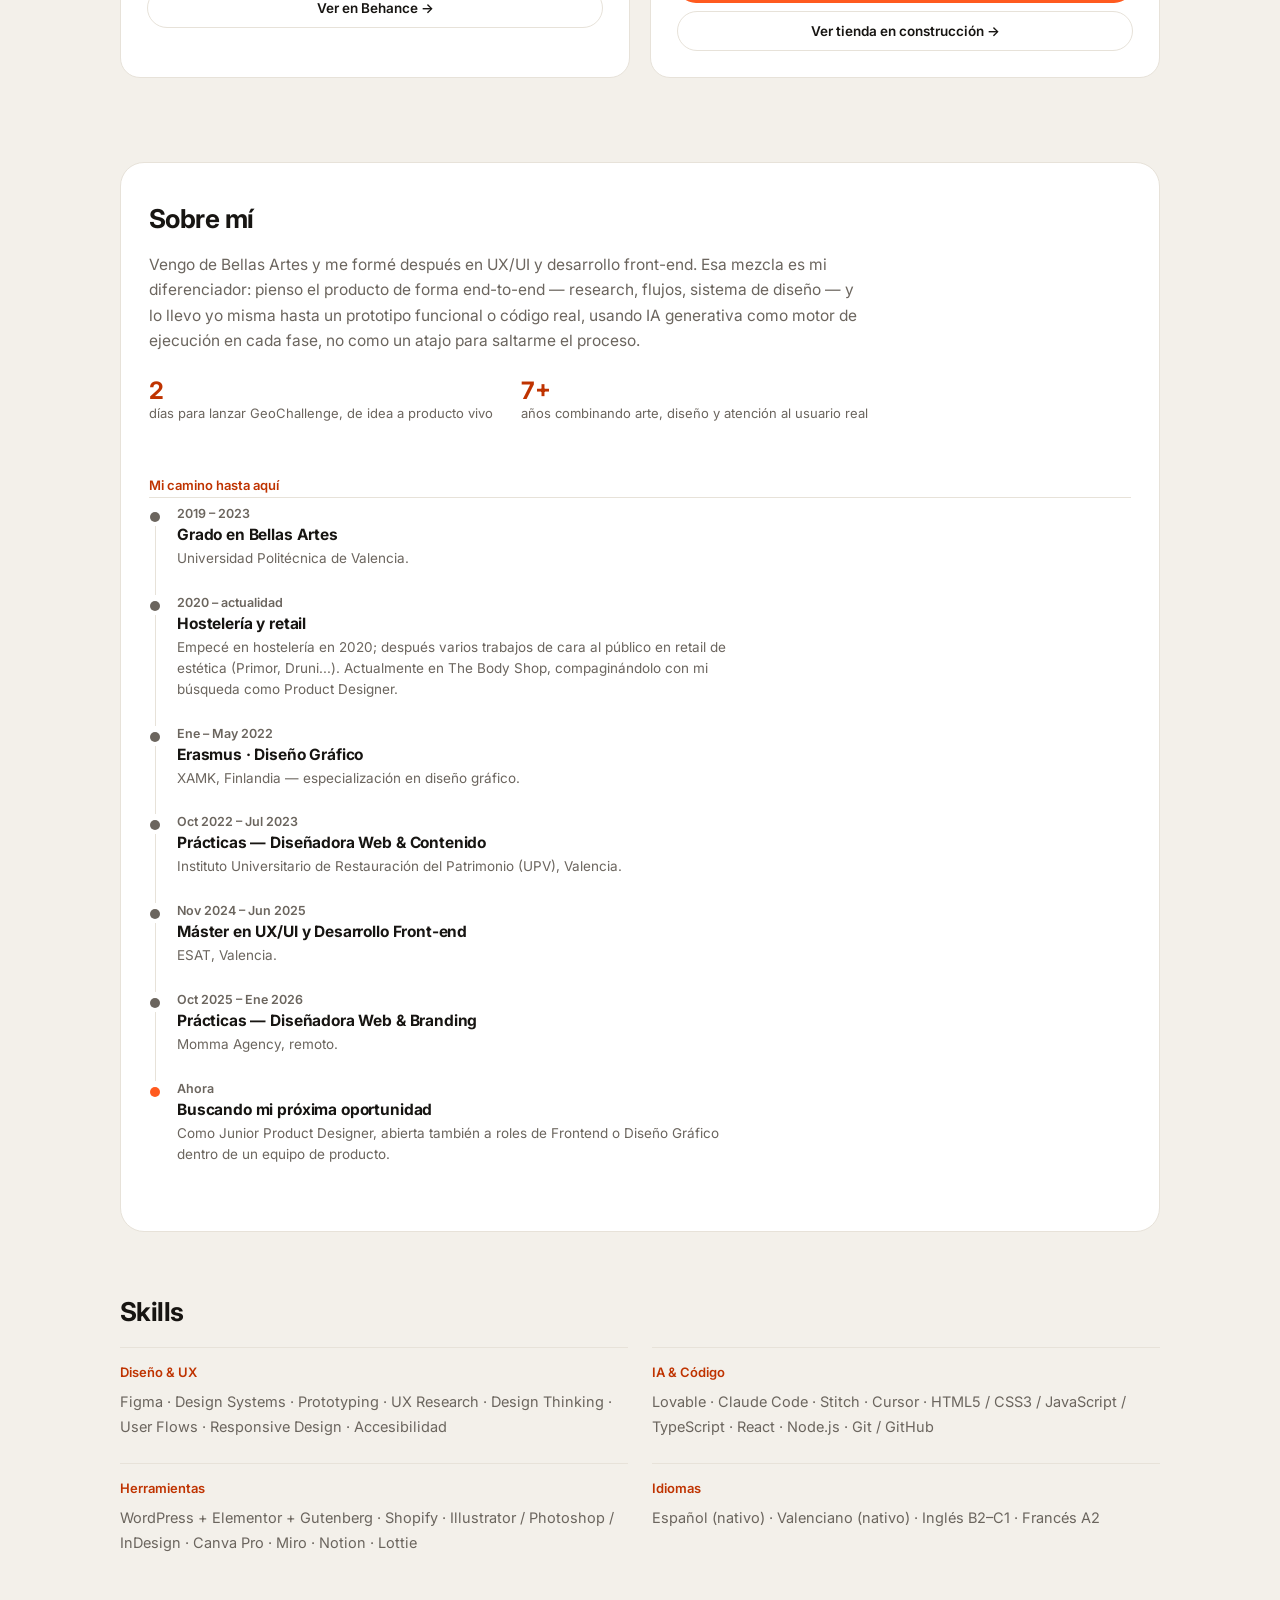
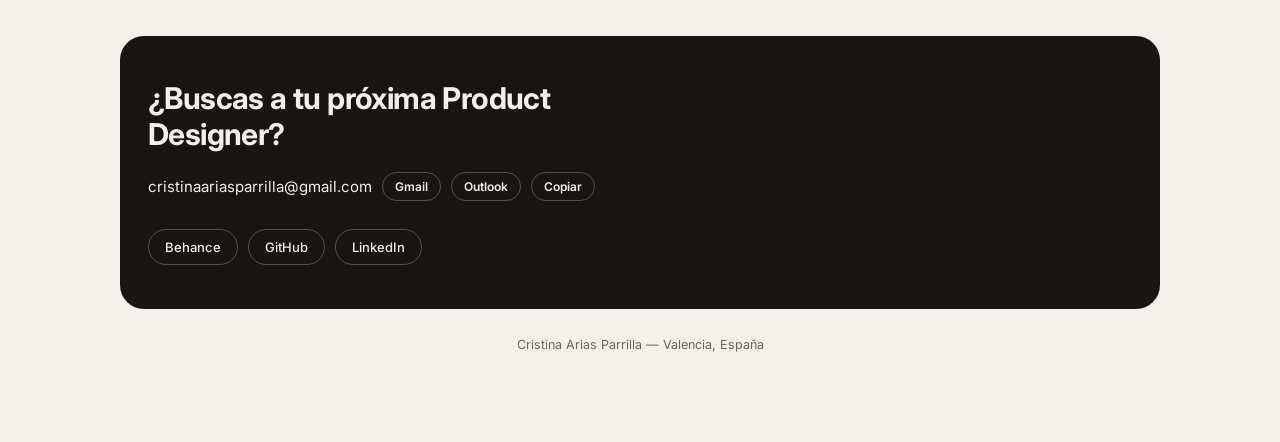
==== commit 51d6c922: "Fix Momma Agency internship end date in Sobre mí timeline It ended January 2026, not ongoing. Update" ====
--- a/index.html
+++ b/index.html
@@ -5,7 +5,10 @@
 <meta name="viewport" content="width=device-width, initial-scale=1">
 <title>Cristina Arias — Product Designer</title>
 <meta name="description" content="Portfolio de Cristina Arias Parrilla, Product Designer en Valencia.">
-<link rel="icon" type="image/png" href="assets/favicon.png">
+<link rel="apple-touch-icon" sizes="180x180" href="/apple-touch-icon.png">
+<link rel="icon" type="image/png" sizes="32x32" href="/favicon-32x32.png">
+<link rel="icon" type="image/png" sizes="16x16" href="/favicon-16x16.png">
+<link rel="manifest" href="/site.webmanifest">
 <link rel="preconnect" href="https://fonts.googleapis.com">
 <link href="https://fonts.googleapis.com/css2?family=Inter:wght@400;500;600;700;800&display=swap" rel="stylesheet">
 <link rel="stylesheet" href="css/style.css">
@@ -200,7 +203,7 @@
         <div class="tl-item">
           <div class="tl-marker"><span class="tl-dot"></span><span class="tl-line"></span></div>
           <div class="tl-content">
-            <div class="tl-period" data-i18n="home.about.timeline.5.period">Oct 2025 – actualidad</div>
+            <div class="tl-period" data-i18n="home.about.timeline.5.period">Oct 2025 – Ene 2026</div>
             <div class="tl-heading" data-i18n="home.about.timeline.5.heading">Prácticas — Diseñadora Web &amp; Branding</div>
             <div class="tl-desc" data-i18n="home.about.timeline.5.desc">Momma Agency, remoto.</div>
           </div>
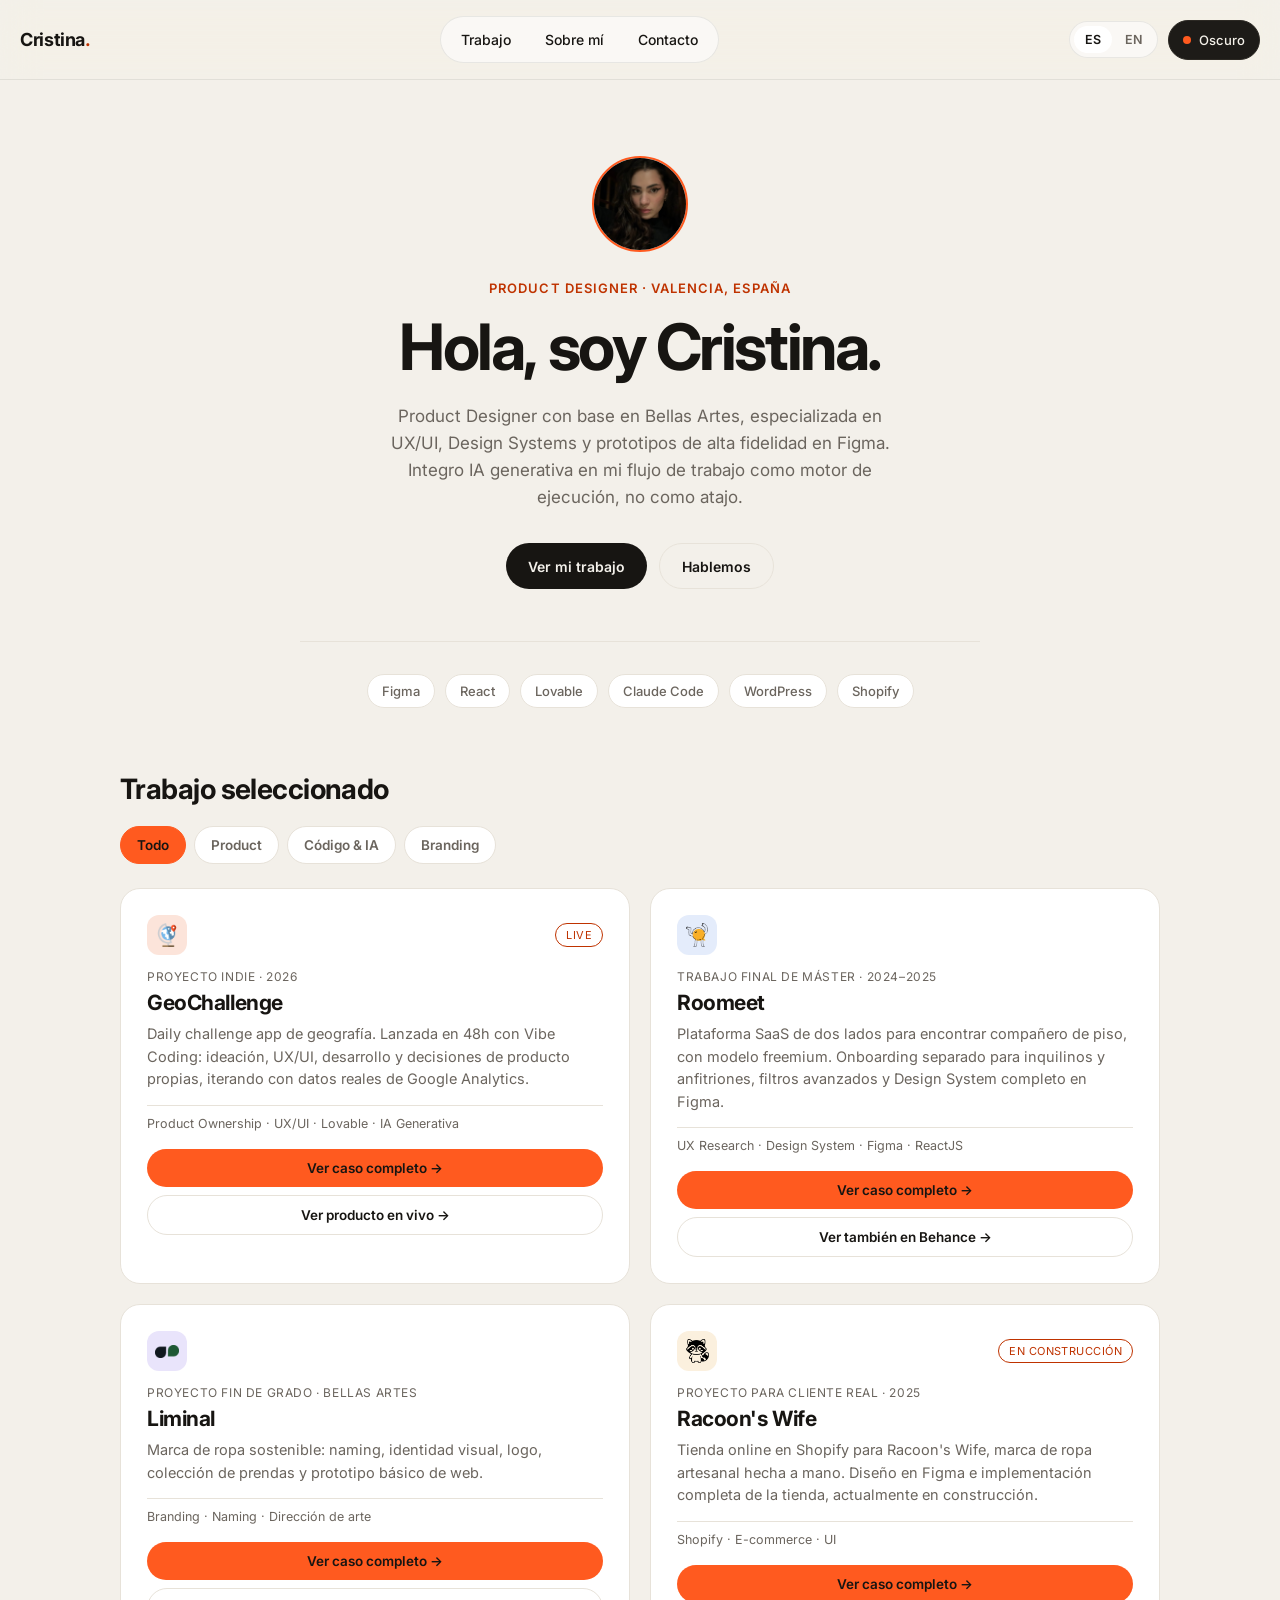
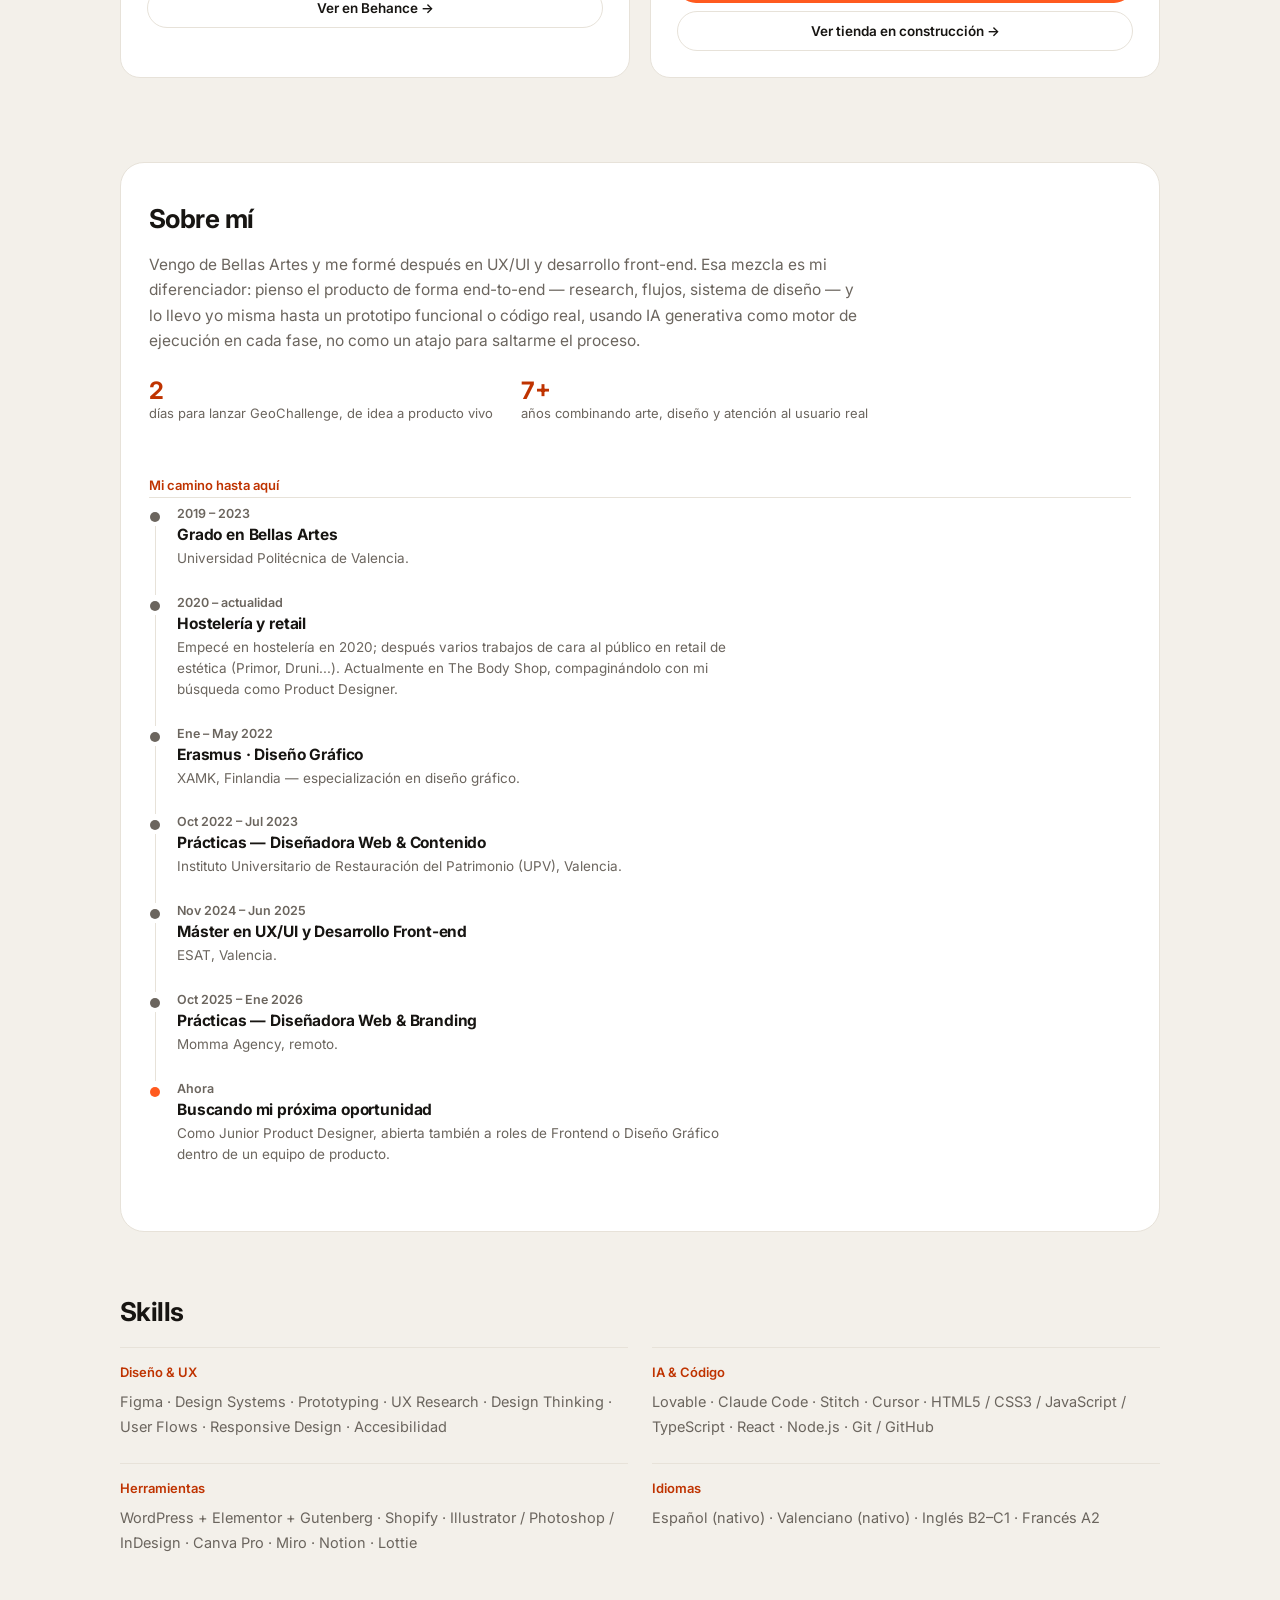
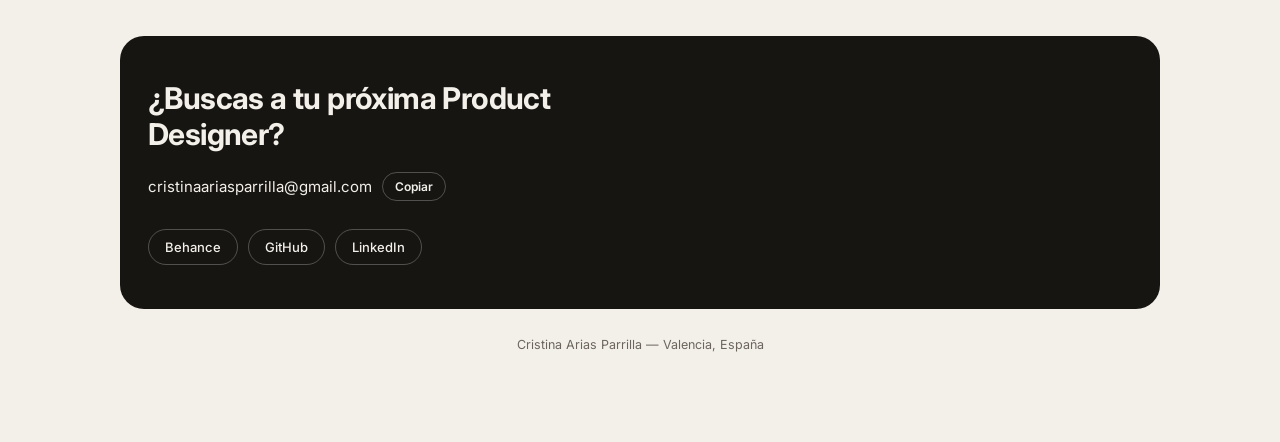
==== commit 2e43e34c: "Remove Gmail/Outlook contact buttons, keep only Copiar Clicking the mailto link itself already lets " ====
--- a/index.html
+++ b/index.html
@@ -5,6 +5,13 @@
 <meta name="viewport" content="width=device-width, initial-scale=1">
 <title>Cristina Arias — Product Designer</title>
 <meta name="description" content="Portfolio de Cristina Arias Parrilla, Product Designer en Valencia.">
+<meta property="og:title" content="Cristina Arias · Product Designer">
+<meta property="og:description" content="Portfolio de UX, UI y frontend. Craft, proceso y uso de IA.">
+<meta property="og:image" content="https://www.cristinaarias.site/og-image.png">
+<meta property="og:url" content="https://www.cristinaarias.site/">
+<meta name="twitter:card" content="summary_large_image">
+<meta name="twitter:image" content="https://www.cristinaarias.site/og-image.png">
+<link rel="icon" type="image/svg+xml" href="/favicon.svg">
 <link rel="apple-touch-icon" sizes="180x180" href="/apple-touch-icon.png">
 <link rel="icon" type="image/png" sizes="32x32" href="/favicon-32x32.png">
 <link rel="icon" type="image/png" sizes="16x16" href="/favicon-16x16.png">
@@ -248,8 +255,6 @@
     <h2 data-i18n="home.contact.title">¿Buscas a tu próxima Product Designer?</h2>
     <div class="contact-links">
       <a href="mailto:cristinaariasparrilla@gmail.com">cristinaariasparrilla@gmail.com</a>
-      <a class="pill-btn" href="https://mail.google.com/mail/?view=cm&fs=1&to=cristinaariasparrilla@gmail.com" target="_blank" rel="noopener">Gmail</a>
-      <a class="pill-btn" href="https://outlook.live.com/mail/0/deeplink/compose?to=cristinaariasparrilla@gmail.com" target="_blank" rel="noopener">Outlook</a>
       <button type="button" class="pill-btn copy-email-btn" data-email="cristinaariasparrilla@gmail.com" data-i18n="home.contact.copy">Copiar</button>
     </div>
     <div class="social-links">
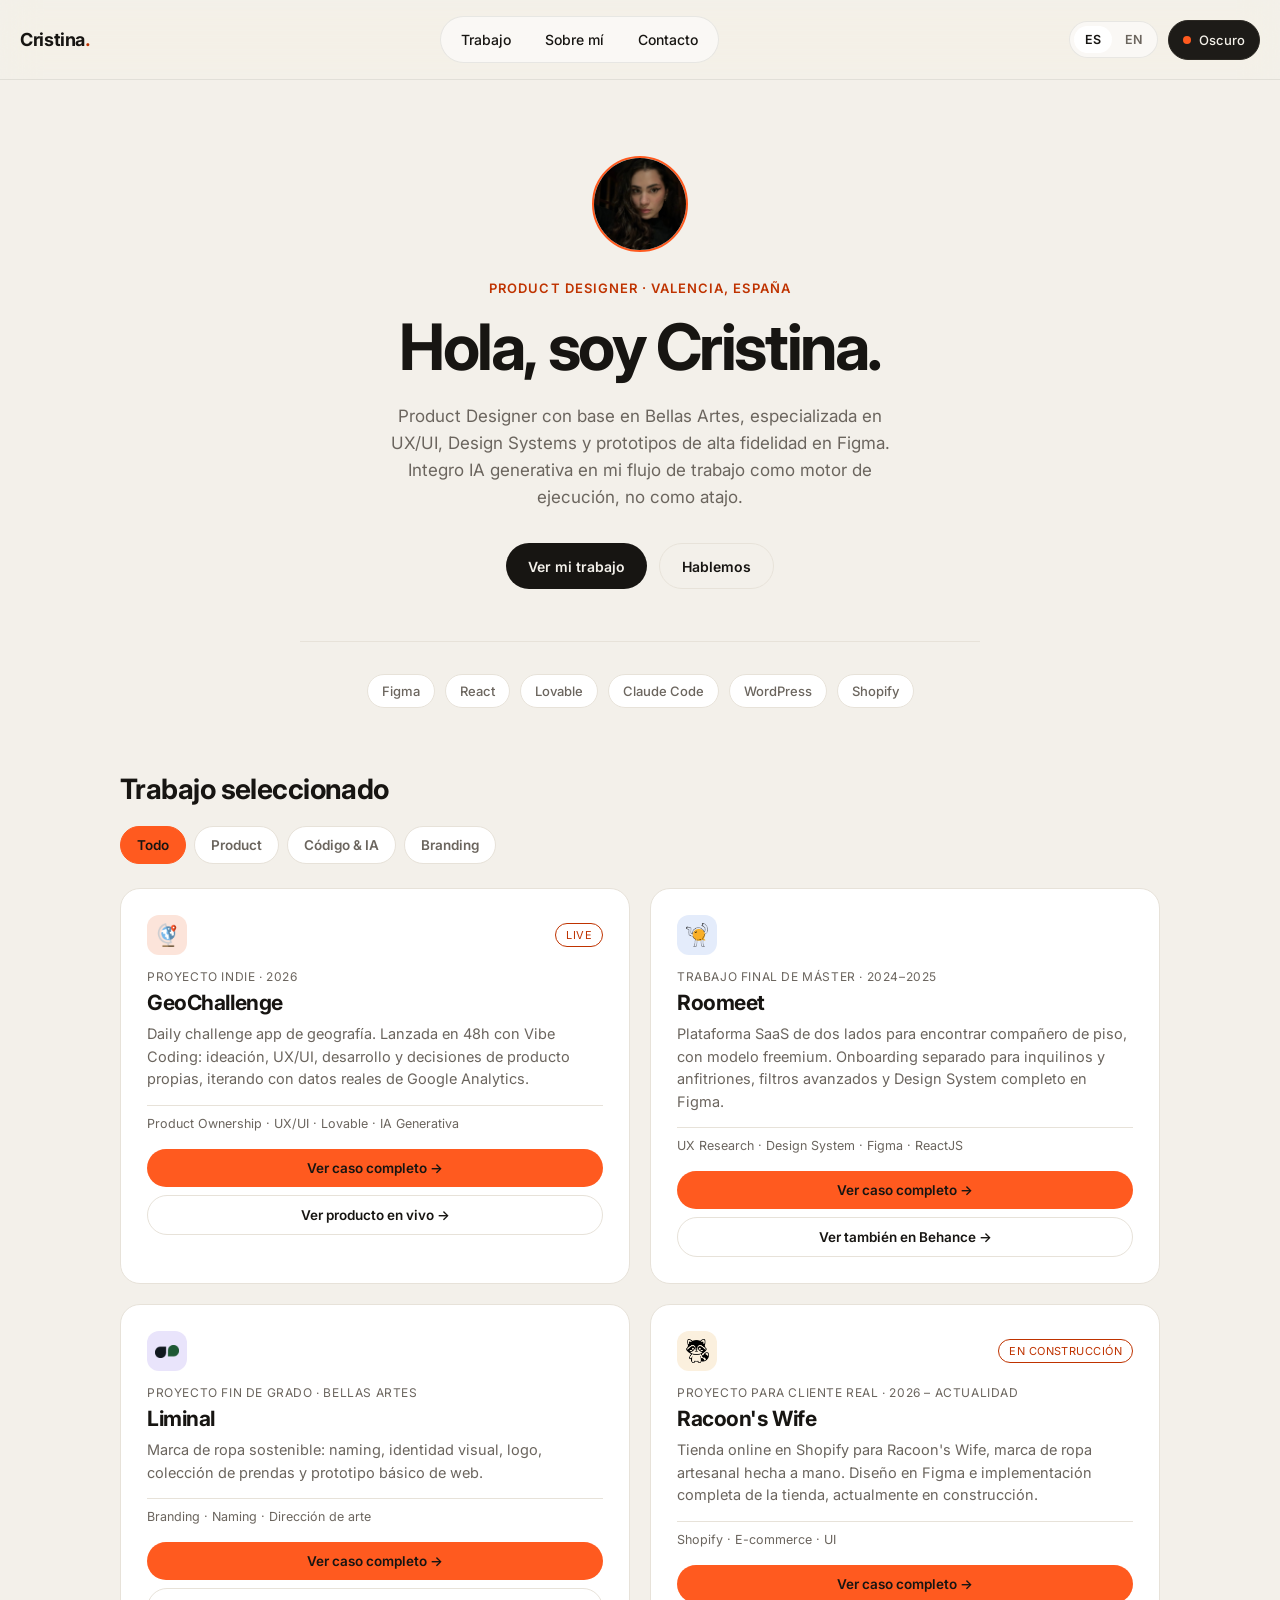
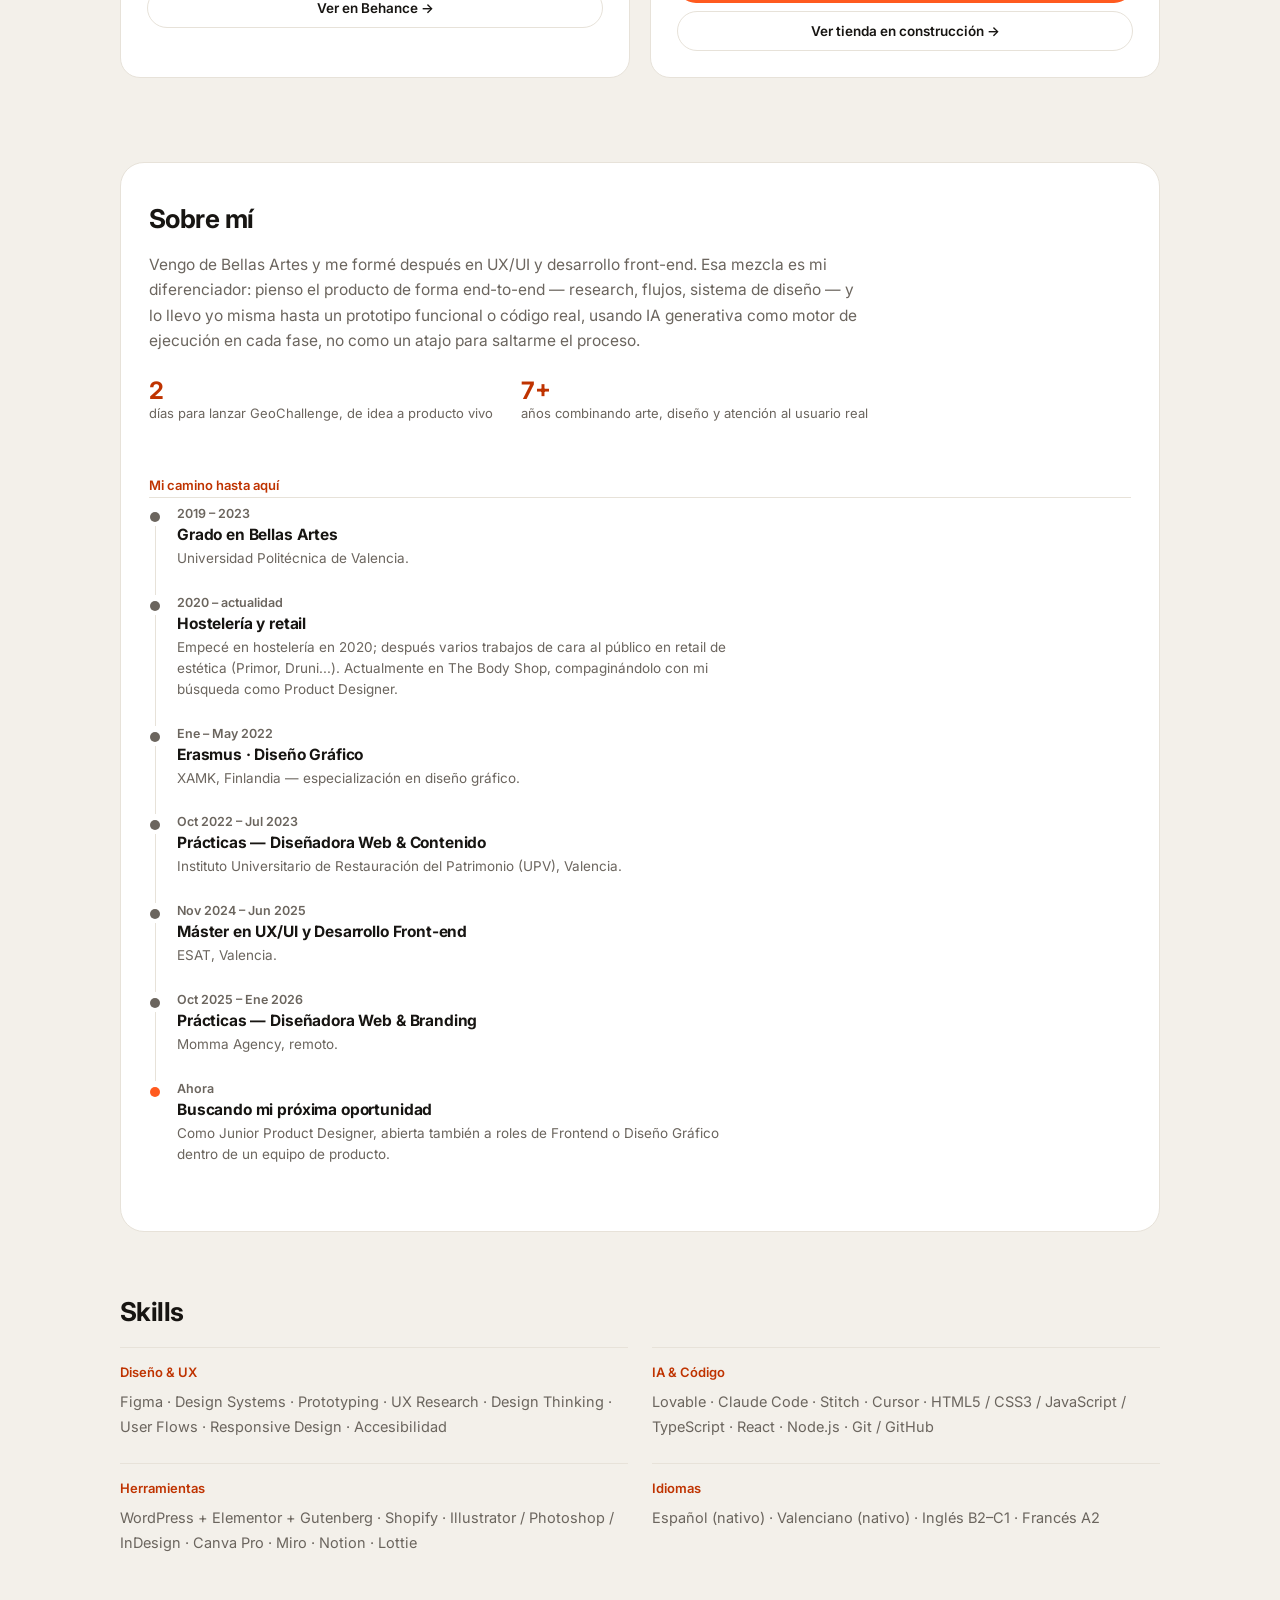
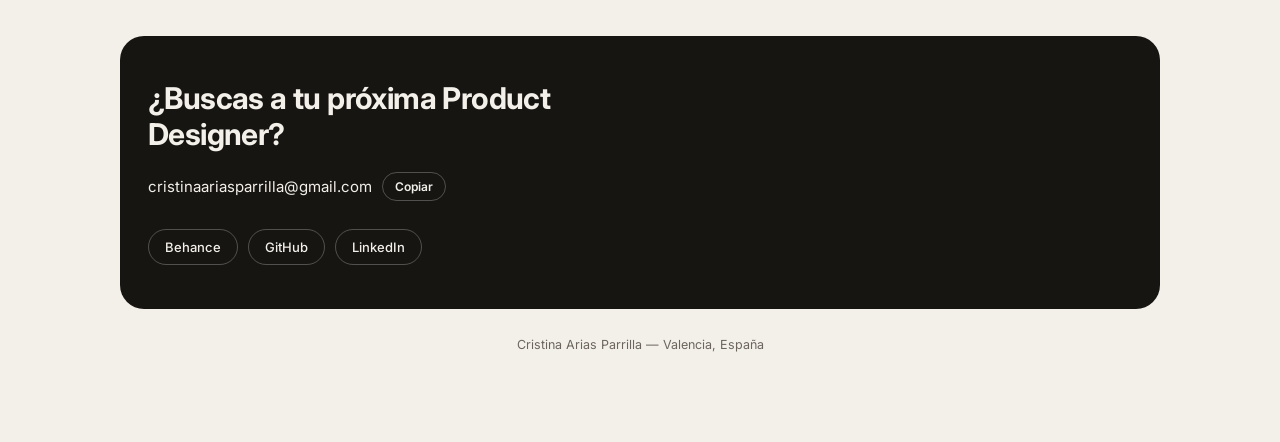
==== commit 6f56bc15: "Fix Racoon's Wife card year on the home page Was labeled 2025; the project is 2026 – ongoing (matche" ====
--- a/index.html
+++ b/index.html
@@ -134,7 +134,7 @@
         <span class="badge" data-i18n="common.statusBuilding">En construcción</span>
       </div>
       <div>
-        <div class="eyebrow-small" data-i18n="home.cards.belen.eyebrow">Proyecto para cliente real · 2025</div>
+        <div class="eyebrow-small" data-i18n="home.cards.belen.eyebrow">Proyecto para cliente real · 2026 – actualidad</div>
         <h3>Racoon's Wife</h3>
         <p class="desc" data-i18n="home.cards.belen.desc">Tienda online en Shopify para Racoon's Wife, marca de ropa artesanal hecha a mano. Diseño en Figma e implementación completa de la tienda, actualmente en construcción.</p>
       </div>
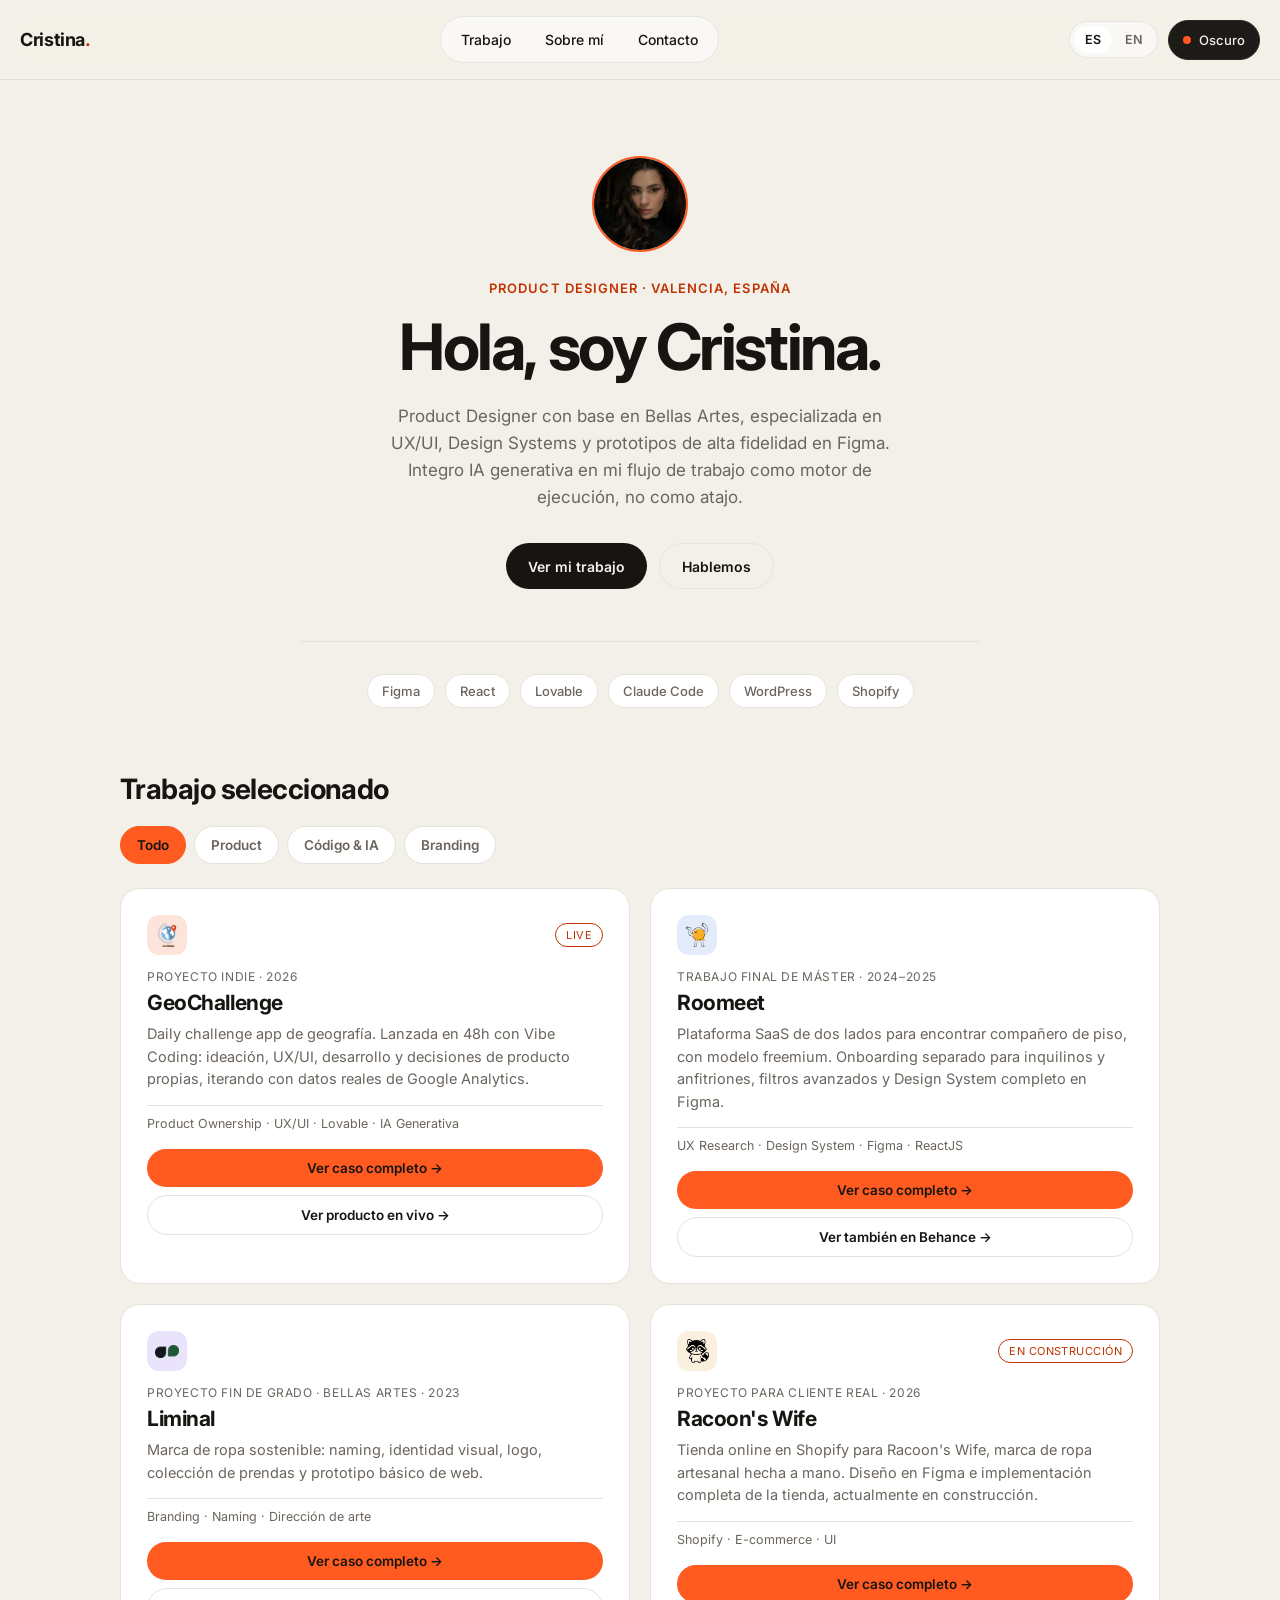
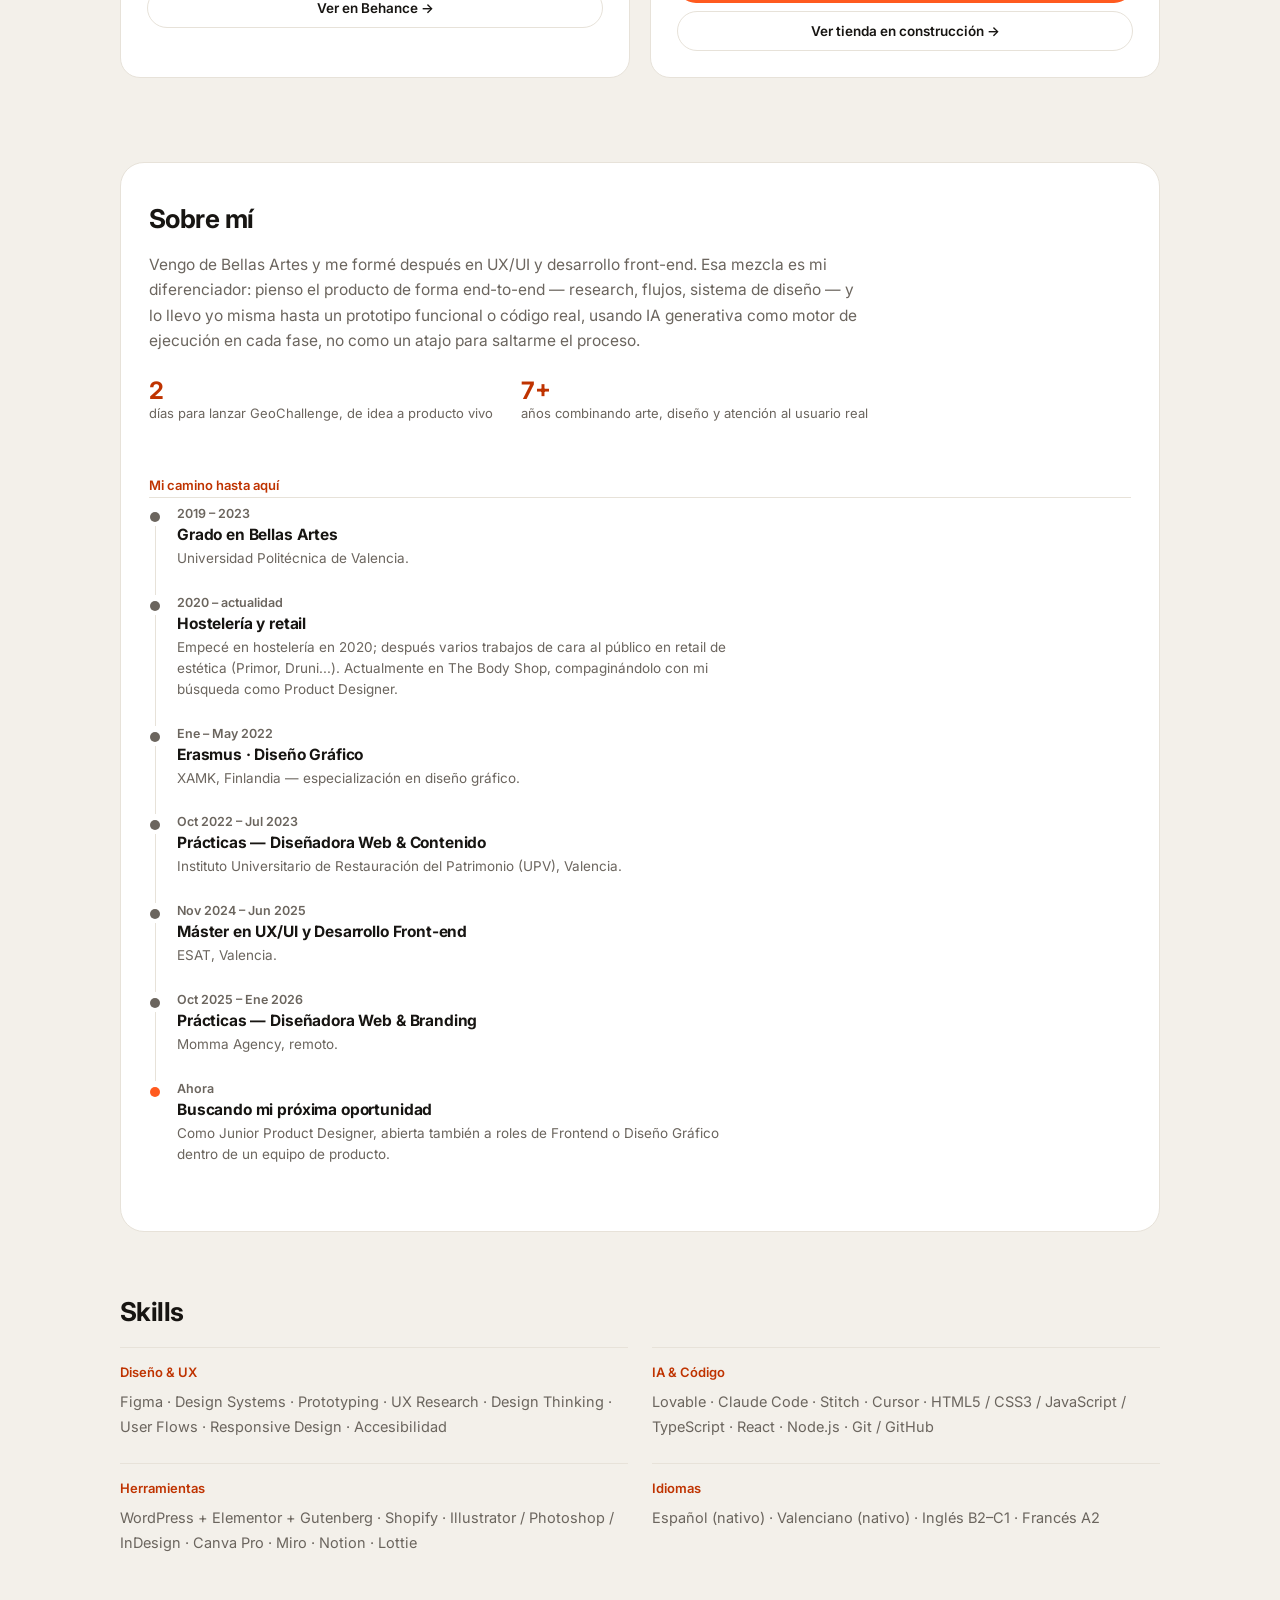
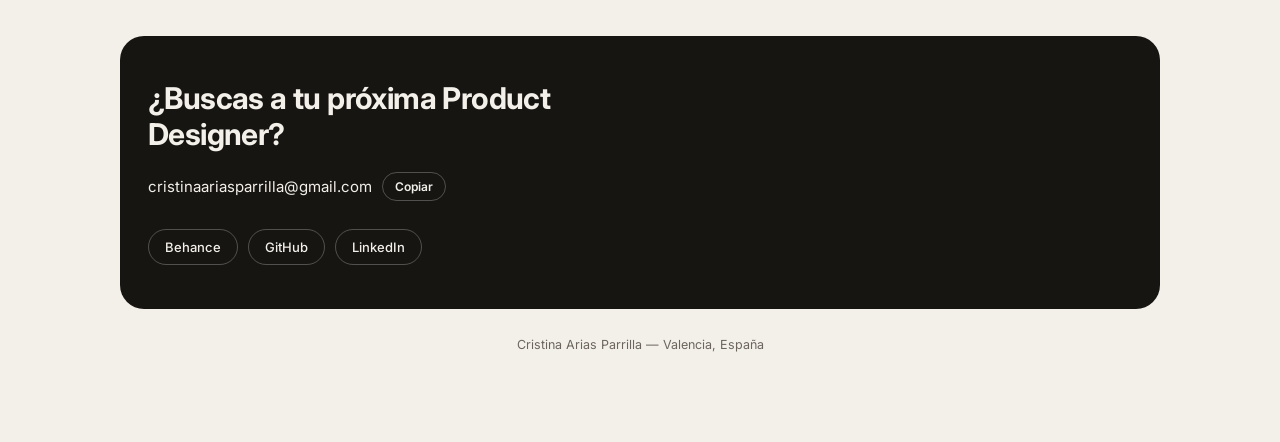
==== commit 21145df3: "Fix home card eyebrows: Racoon's Wife to just "2026", add missing 2023 to Liminal Co-Authored-By: Cl" ====
--- a/index.html
+++ b/index.html
@@ -117,7 +117,7 @@
         <span></span>
       </div>
       <div>
-        <div class="eyebrow-small" data-i18n="home.cards.liminal.eyebrow">Proyecto fin de grado · Bellas Artes</div>
+        <div class="eyebrow-small" data-i18n="home.cards.liminal.eyebrow">Proyecto fin de grado · Bellas Artes · 2023</div>
         <h3>Liminal</h3>
         <p class="desc" data-i18n="home.cards.liminal.desc">Marca de ropa sostenible: naming, identidad visual, logo, colección de prendas y prototipo básico de web.</p>
       </div>
@@ -134,7 +134,7 @@
         <span class="badge" data-i18n="common.statusBuilding">En construcción</span>
       </div>
       <div>
-        <div class="eyebrow-small" data-i18n="home.cards.belen.eyebrow">Proyecto para cliente real · 2026 – actualidad</div>
+        <div class="eyebrow-small" data-i18n="home.cards.belen.eyebrow">Proyecto para cliente real · 2026</div>
         <h3>Racoon's Wife</h3>
         <p class="desc" data-i18n="home.cards.belen.desc">Tienda online en Shopify para Racoon's Wife, marca de ropa artesanal hecha a mano. Diseño en Figma e implementación completa de la tienda, actualmente en construcción.</p>
       </div>
